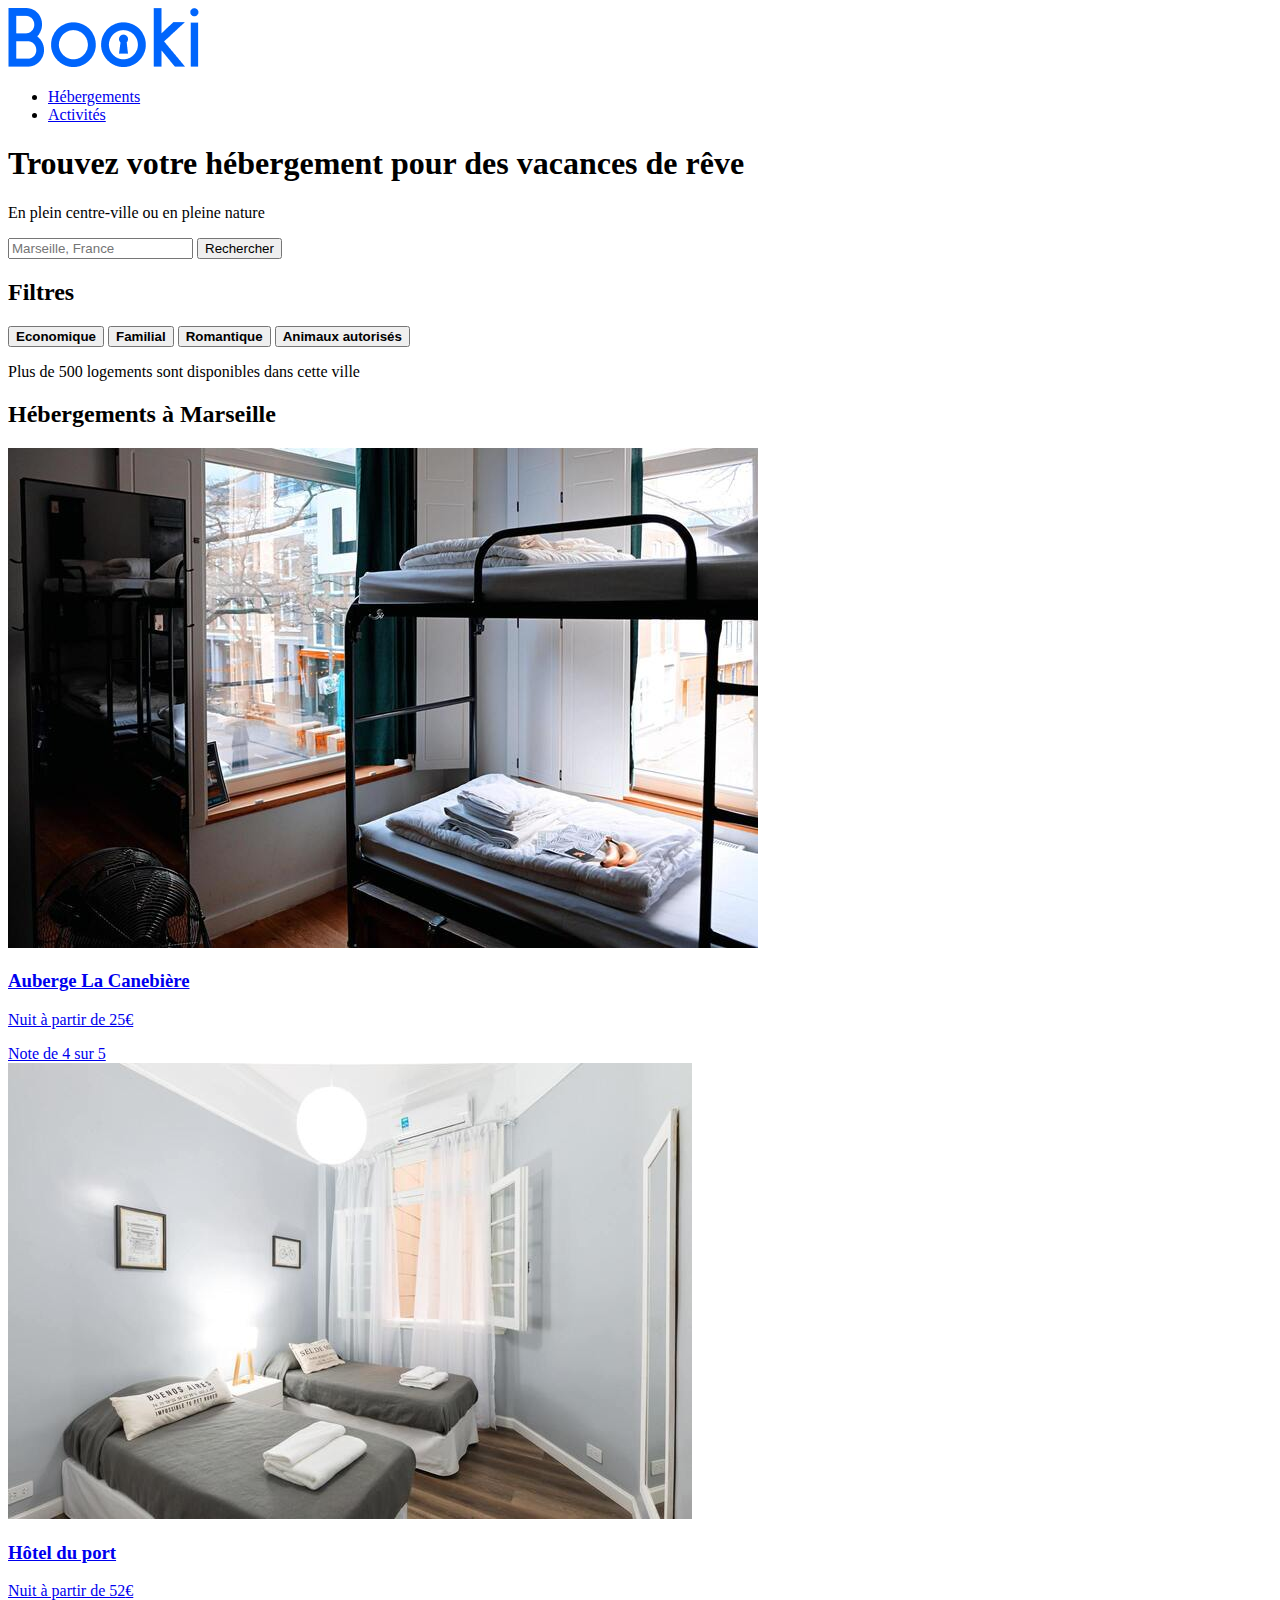
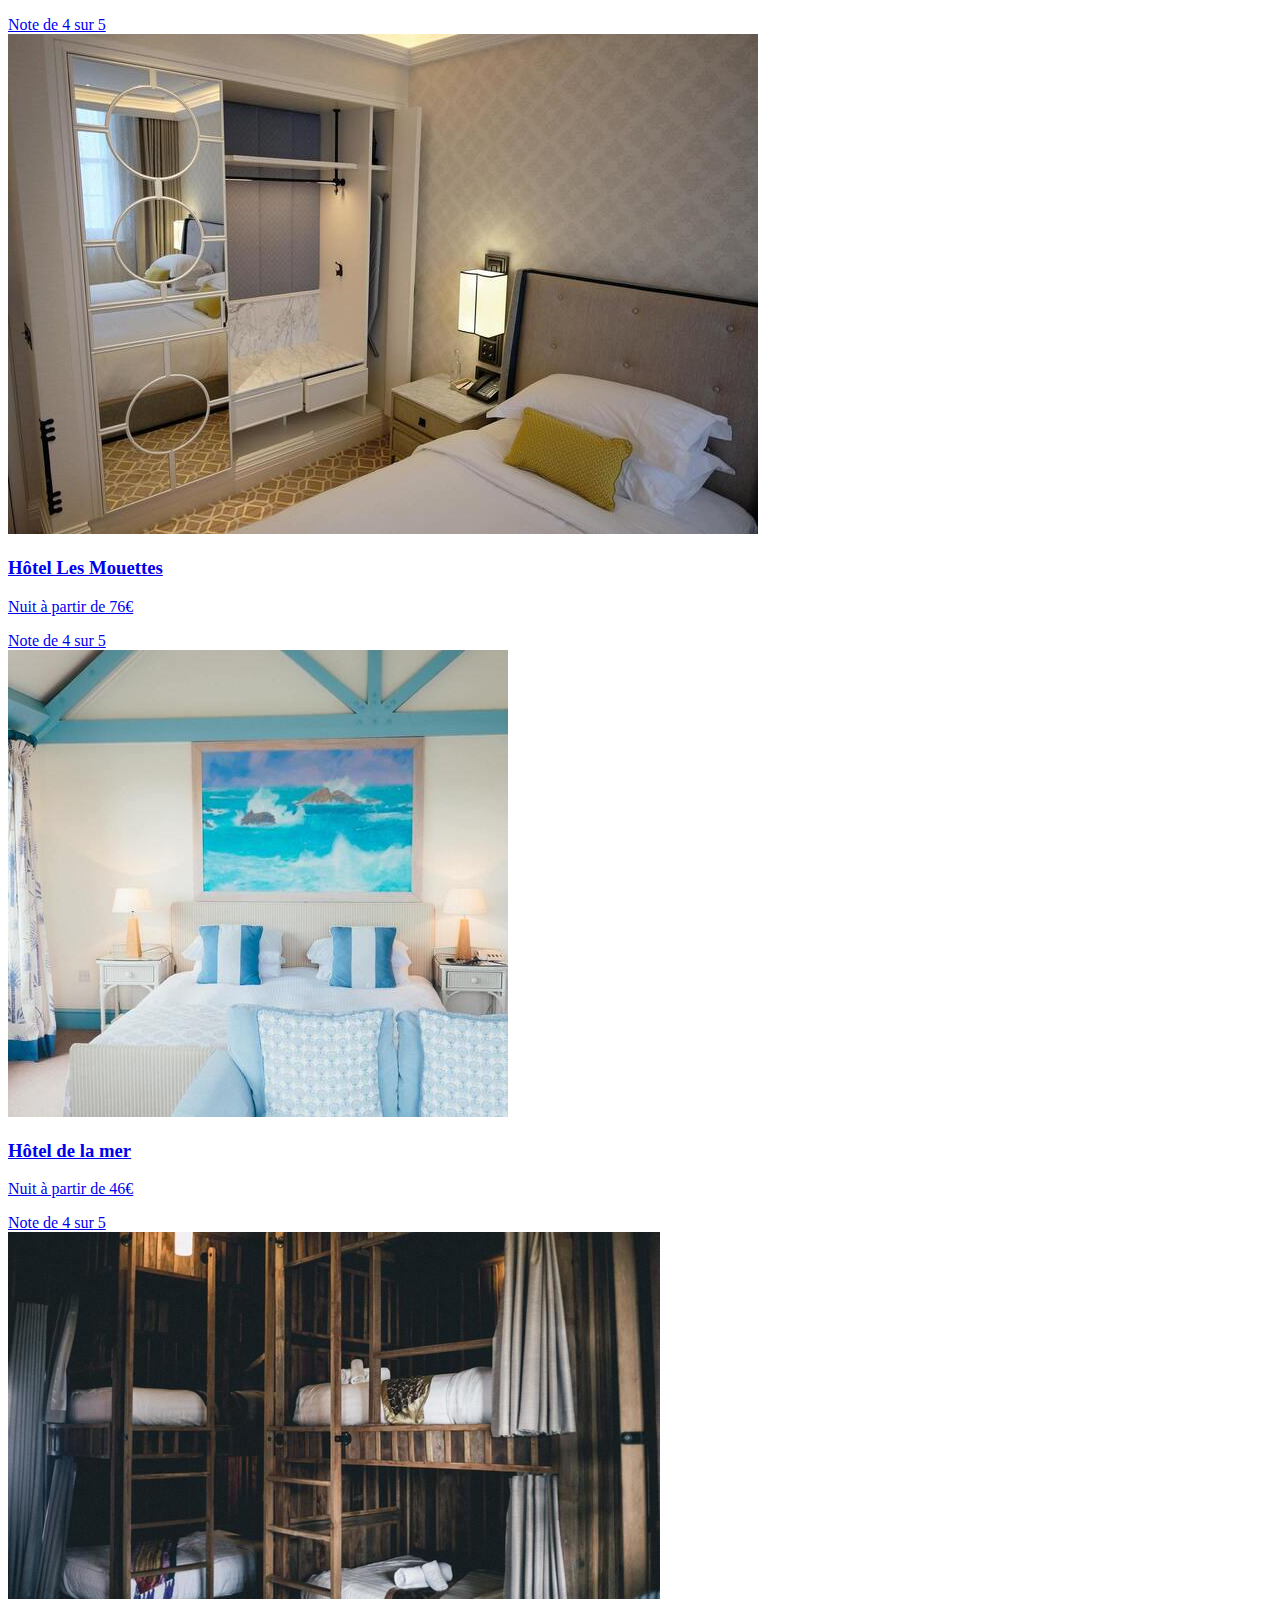
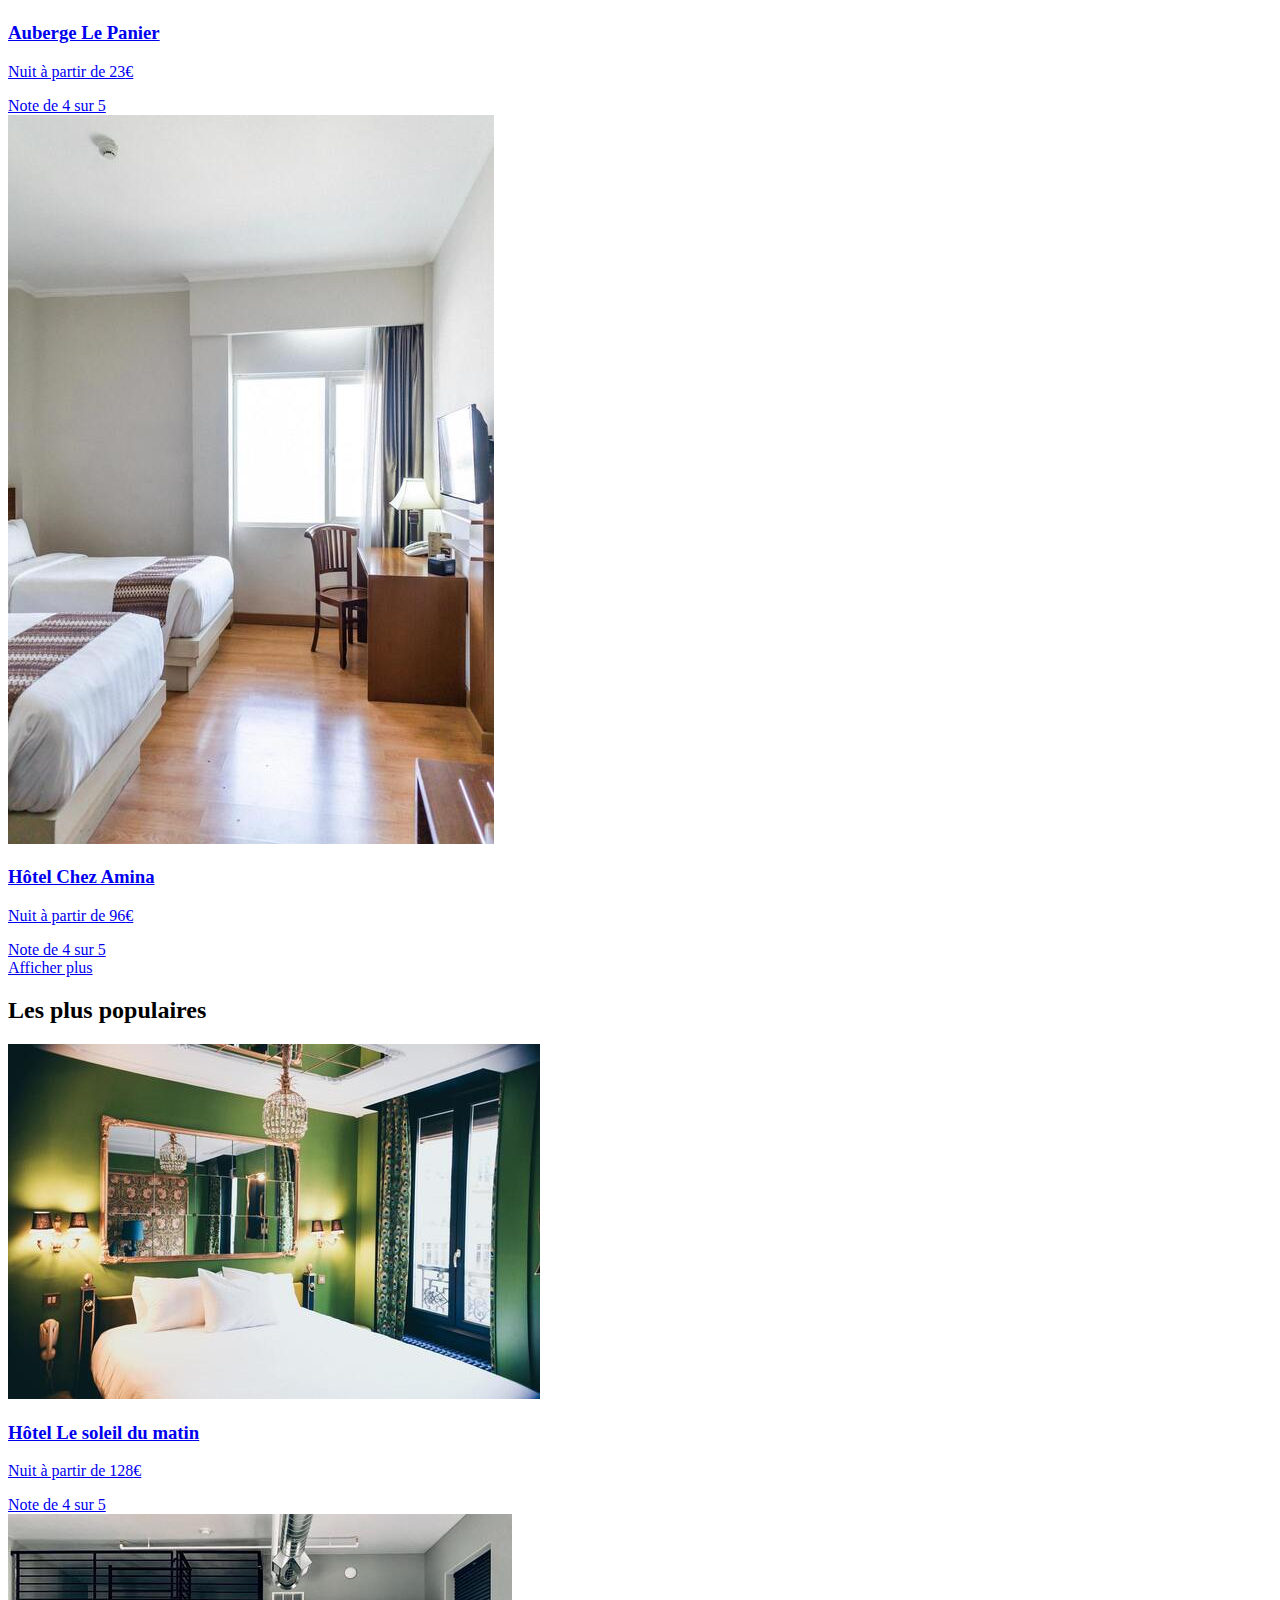
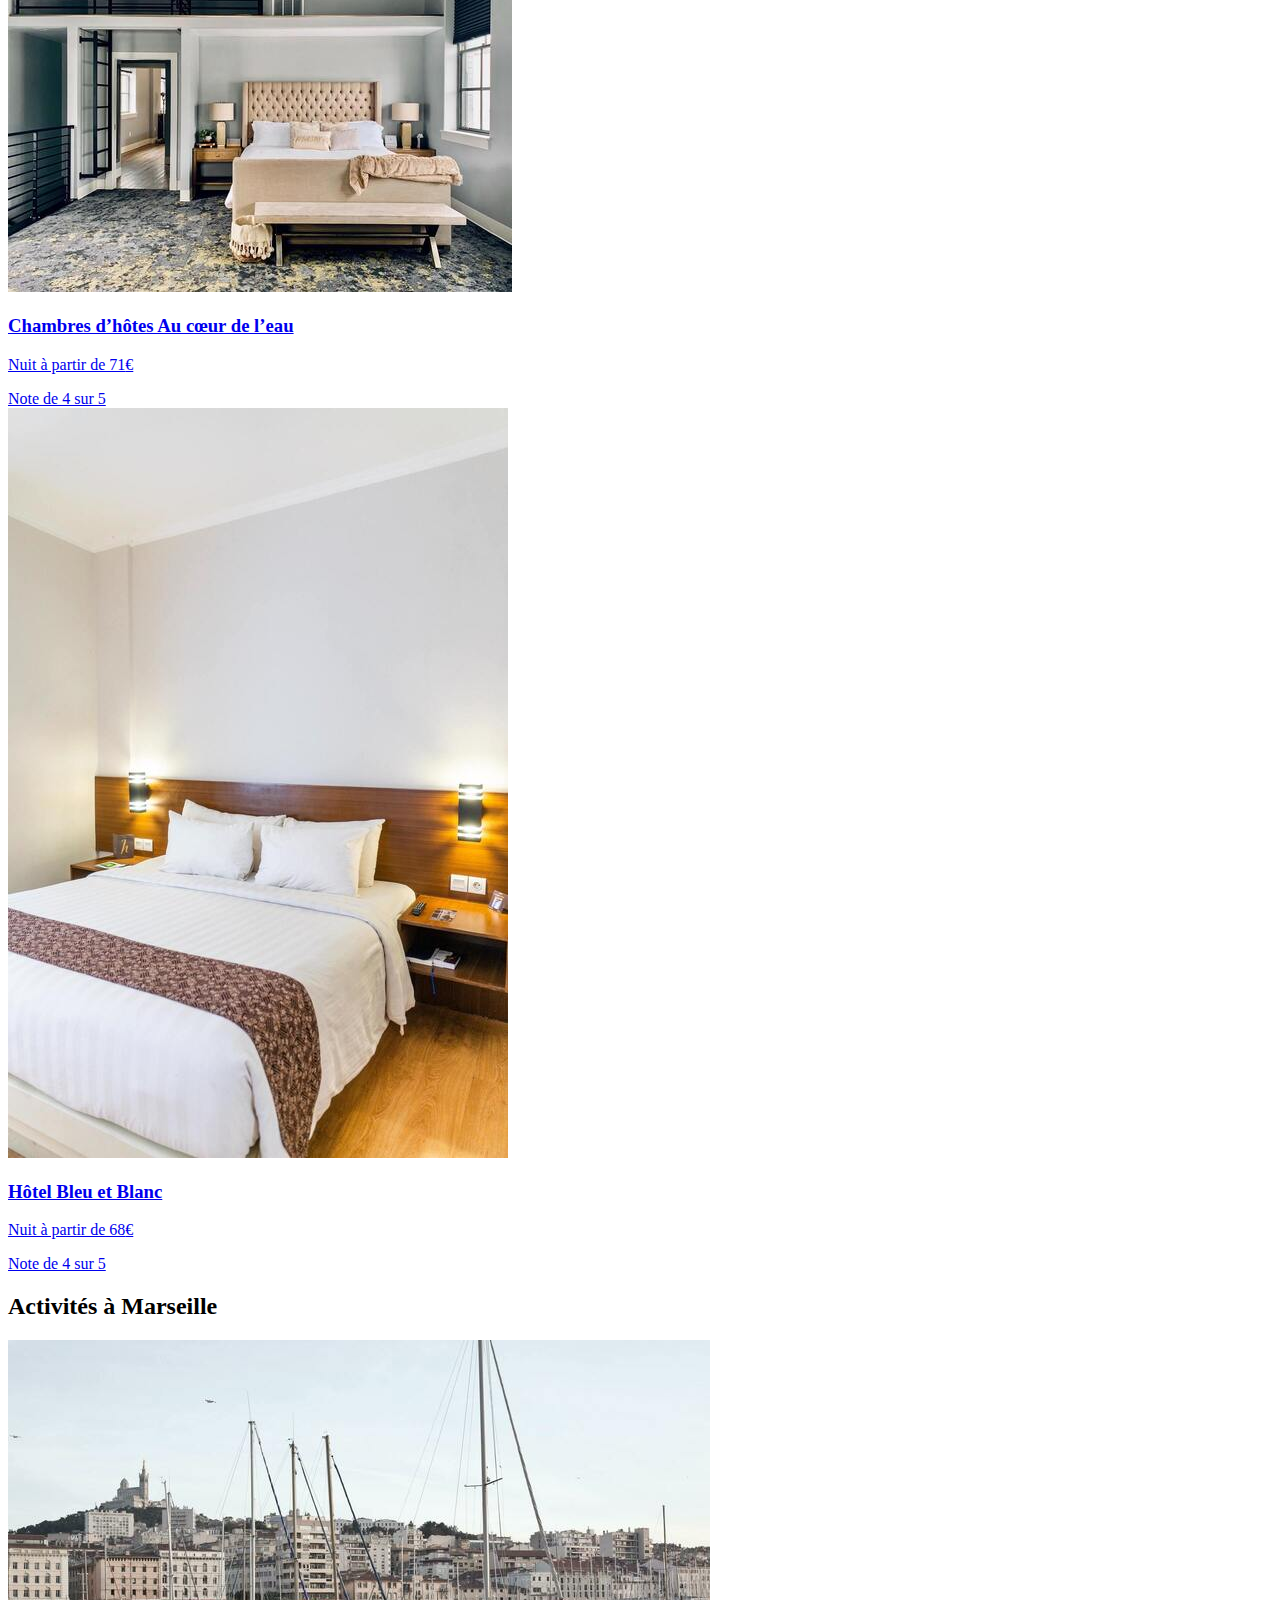
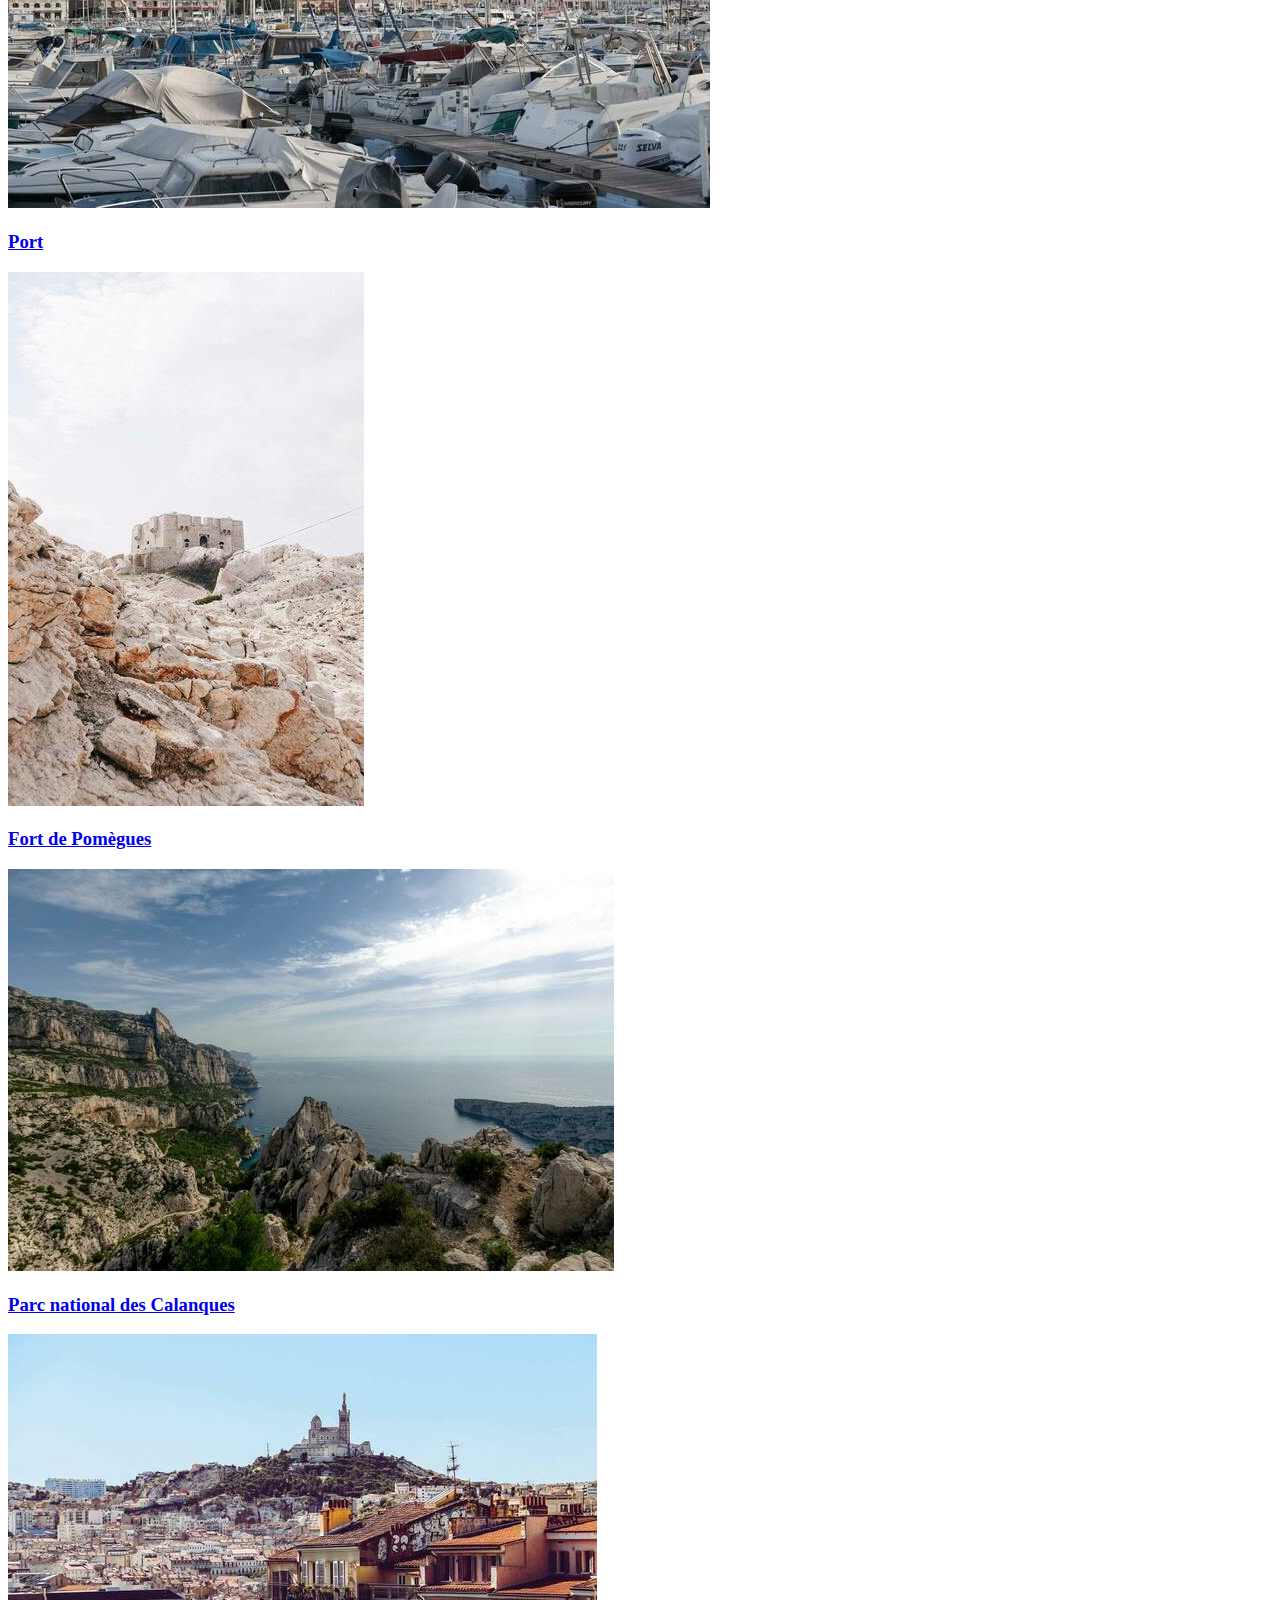
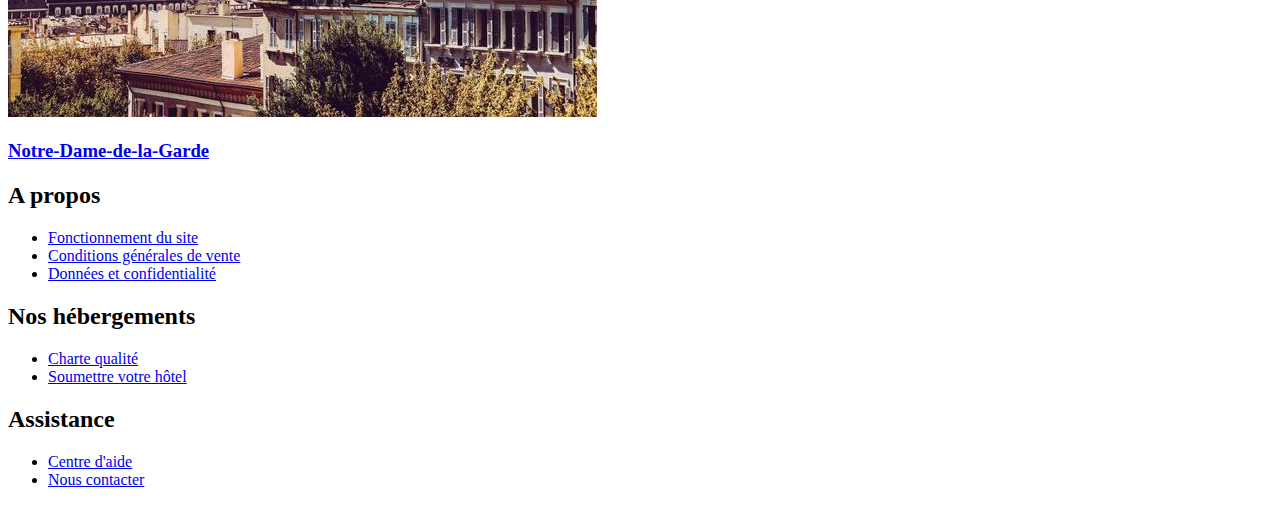
==== index.html @ 7c2d63cc "Booki" ====
<!DOCTYPE html>
<html lang="fr">

<head>
    <meta charset="UTF-8">
    <meta name="viewport" content="width=device-width, initial-scale=1.0">
    <title>Booki</title>
    <link rel="preconnect" href="https://fonts.googleapis.com">
    <link rel="preconnect" href="https://fonts.gstatic.com" crossorigin>
    <link href="https://fonts.googleapis.com/css2?family=Raleway:wght@400;500;700&display=swap" rel="stylesheet">
    <link rel="stylesheet" href="https://cdnjs.cloudflare.com/ajax/libs/font-awesome/6.2.1/css/all.min.css"
        integrity="sha512-MV7K8+y+gLIBoVD59lQIYicR65iaqukzvf/nwasF0nqhPay5w/9lJmVM2hMDcnK1OnMGCdVK+iQrJ7lzPJQd1w=="
        crossorigin="anonymous" referrerpolicy="no-referrer">
    <link rel="stylesheet" href="/Users/macos/Desktop/PROJETS /P2-Créez_la_page_d'accueil_d'une_agence_de_voyage_avec HTML_&_CSS_Caroline_Sclavon/CarolineScla-P2-Creation-site-Booki/css/desktop.css">
</head>

<body>
    <div class="main-container">
        <header>
  <div class="logo-booki">
    <img src="ImagesBooki/logo/Booki.png" title="Logo du site Booki" alt="booki logo">
  </div>
          
 <!-- nav pour référencement + oragnisation -->
  <nav>
    <ul>
      <li><a href="#herbergements-entete">Hébergements</a></li>
      <li><a href="#activites-entete">Activités</a></li>
    </ul>
  </nav>
</header>
        <main>
<!-- Partie recherche-->  
        <section>
  <h1>Trouvez votre hébergement pour des vacances de rêve</h1>
  <p>En plein centre-ville ou en pleine nature</p>
  
  <form class="recherche">
   <div class="recherche-box">
    <div class="logo-recherche">
      <span class="logo"><i class="fa-solid fa-location-dot"></i></span>
    </div>  
    <input type="text" placeholder="Marseille, France">
    <button type="submit">Rechercher</button>
  </div>
</form>
  <!-- Partie filtres-->          
  <div class="filtres">
  <h2>Filtres</h2>
  <button> <i class="fa-sharp fa-solid fa-money-bill-wave"></i><i class="logo-economique"></i> <strong>Economique</strong></button>
    <button> <i class="fa-solid fa-person"></i><i class="logo-familial"></i> <strong>Familial</strong></button>
  <button> <i class="fa-solid fa-heart"></i><i class="logo-romantique"></i> <strong>Romantique</strong></button>
    <button> <i class="fa-solid fa-dog"></i><i class="logo-animaux"></i> <strong>Animaux autorisés </strong></button>
   
  </div>
      <div class="petit-i">
          <p><i class="fa-solid fa-info"></i>Plus de 500 logements sont disponibles dans cette ville</p>
          </div>
          </section>

        <!--Partie hébergements et populaires-->
          <div class="hebergements-and-populaires">
            <!--Partie hébergements-->
            <section class="hebergements">  
              <h2 id="hebergements-entete" class="section-title">Hébergements à Marseille</h2>
                <div class="hebergements-cards">
                    
                    <article class="card">
                    <a href="#">
                        <img src="ImagesBooki/hebergements/4_small/marcus-loke-WQJvWU_HZFo-unsplash.jpg" alt="Lits superposés">
                        <div class="card-content">
                        <div class="card-txt">
                            <h3 class="card-title">Auberge La Canebière</h3>
                            <p class="card-subtitle">Nuit à partir de 25<span class="euro">€</span></p>
                        </div>
                        <div class="card-rating">
                            <i class="fa-xs fa-solid fa-star" aria-hidden="true"></i>
                            <i class="fa-xs fa-solid fa-star" aria-hidden="true"></i>
                            <i class="fa-xs fa-solid fa-star" aria-hidden="true"></i>
                            <i class="fa-xs fa-solid fa-star" aria-hidden="true"></i>
                            <i class="fa-xs fa-solid fa-star neutralStar" aria-hidden="true"></i>
                            <span class="sr-only">Note de 4 sur 5</span>
                        </div>
                        </div>
                    </a>
                    </article>           
                    <article class="card">
                    <a href="#">
                        <img src="ImagesBooki/hebergements/4_small/fred-kleber-gTbaxaVLvsg-unsplash.jpg" alt="Chambre avec fenetre">
                        <div class="card-content">
                        <div class="card-txt">
                            <h3 class="card-title">Hôtel du port</h3>
                            <p class="card-subtitle">Nuit à partir de 52<span class="euro">€</span></p>
                        </div>
                        <div class="card-rating">
                            <i class="fa-xs fa-solid fa-star" aria-hidden="true"></i>
                            <i class="fa-xs fa-solid fa-star" aria-hidden="true"></i>
                            <i class="fa-xs fa-solid fa-star" aria-hidden="true"></i>
                            <i class="fa-xs fa-solid fa-star" aria-hidden="true"></i>
                            <i class="fa-xs fa-solid fa-star neutralStar" aria-hidden="true"></i>
                            <span class="sr-only">Note de 4 sur 5</span>
                        </div>
                        </div>
                    </a>
                    </article>     
                    <article class="card">
                    <a href="#">
                        <img src="ImagesBooki/hebergements/4_small/reisetopia-B8WIgxA_PFU-unsplash.jpg" alt="Chambre avec miroir">
                        <div class="card-content">
                        <div class="card-txt">
                        <h3 class="card-title">Hôtel Les Mouettes</h3>
                        <p class="card-subtitle">Nuit à partir de 76<span class="euro">€</span></p>
                    </div>
                    <div class="card-rating">
                        <i class="fa-xs fa-solid fa-star" aria-hidden="true"></i>
                        <i class="fa-xs fa-solid fa-star" aria-hidden="true"></i>
                        <i class="fa-xs fa-solid fa-star" aria-hidden="true"></i>
                        <i class="fa-xs fa-solid fa-star" aria-hidden="true"></i>
                        <i class="fa-xs fa-solid fa-star neutralStar" aria-hidden="true"></i>
                        <span class="sr-only">Note de 4 sur 5</span>
                        </div>
                        </div>
                    </a>
                    </article>          
                    <article class="card">
                        <a href="#">
                        <img src="ImagesBooki/hebergements/4_small/annie-spratt-Eg1qcIitAuA-unsplash.jpg" alt=" Chambre bleue">
                        <div class="card-content">
                        <div class="card-txt">
                    <h3 class="card-title">Hôtel de la mer</h3>
                    <p class="card-subtitle">Nuit à partir de 46<span class="euro">€</span></p>
                </div>
                <div class="card-rating">
                    <i class="fa-xs fa-solid fa-star" aria-hidden="true"></i>
                    <i class="fa-xs fa-solid fa-star" aria-hidden="true"></i>
                    <i class="fa-xs fa-solid fa-star" aria-hidden="true"></i>
                    <i class="fa-xs fa-solid fa-star" aria-hidden="true"></i>
                    <i class="fa-xs fa-solid fa-star neutralStar" aria-hidden="true"></i>
                    <span class="sr-only">Note de 4 sur 5</span>
                    </div>
                    </div>
                    </a>
                    </article>
                    <article class="card">
                        <a href="#">
                        <img src="ImagesBooki/hebergements/4_small/nicate-lee-kT-ZyaiwBe0-unsplash.jpg" alt="Lits superposés en bois">
                        <div class="card-content">
                        <div class="card-txt">
                <h3 class="card-title">Auberge Le Panier</h3>
                <p class="card-subtitle">Nuit à partir de 23<span class="euro">€</span></p>
                </div>
                <div class="card-rating">
                <i class="fa-xs fa-solid fa-star" aria-hidden="true"></i>
                <i class="fa-xs fa-solid fa-star" aria-hidden="true"></i>
                <i class="fa-xs fa-solid fa-star" aria-hidden="true"></i>
                <i class="fa-xs fa-solid fa-star" aria-hidden="true"></i>
                <i class="fa-xs fa-solid fa-star neutralStar" aria-hidden="true"></i>
                <span class="sr-only">Note de 4 sur 5</span>
                </div>
                </div>
                    </a>
                    </article>                    
                    <article class="card">
                    <a href="#">
                        <img src="ImagesBooki/hebergements/4_small/febrian-zakaria-M6S1WvfW68A-unsplash.jpg" alt="Chambre avec lits jumeaux">
                        <div class="card-content">
                        <div class="card-txt">
            <h3 class="card-title">Hôtel Chez Amina</h3>
            <p class="card-subtitle">Nuit à partir de 96<span class="euro">€</span></p>
        </div>
        <div class="card-rating">
            <i class="fa-xs fa-solid fa-star" aria-hidden="true"></i>
            <i class="fa-xs fa-solid fa-star" aria-hidden="true"></i>
            <i class="fa-xs fa-solid fa-star" aria-hidden="true"></i>
            <i class="fa-xs fa-solid fa-star" aria-hidden="true"></i>
            <i class="fa-xs fa-solid fa-star neutralStar" aria-hidden="true"></i>
            <span class="sr-only">Note de 4 sur 5</span>
        </div>
                        </div>
                    </a>
                     </article>
                </div>
                <div id="afficher_plus"><a href="#">Afficher plus</a>
                </div>
            </section>     
            <!--Partie populaires-->        
            <section class="populaires">
                <h2 id="populaires-title" class="section-title">Les plus populaires
                    <i class="fa-solid fa-chart-line" aria-hidden="true"></i> </h2>

                    <div class="populaires-cards">
                        <article class="card">
                            <a href="#">
                            <img src="ImagesBooki/hebergements/4_small/emile-guillemot-Bj_rcSC5XfE-unsplash.jpg" alt="La chambre verte">
                            <div class="card-content">
                                <div class="card-txt">
                                    <h3 class="card-title">Hôtel Le soleil du matin</h3>
                                    <p class="card-subtitle">Nuit à partir de 128<span class="euro">€</span></p>
                                </div>
                                <div class="card-rating">
                                    <i class="fa-xs fa-solid fa-star" aria-hidden="true"></i>
                                    <i class="fa-xs fa-solid fa-star" aria-hidden="true"></i>
                                    <i class="fa-xs fa-solid fa-star" aria-hidden="true"></i>
                                    <i class="fa-xs fa-solid fa-star" aria-hidden="true"></i>
                                    <i class="fa-xs fa-solid fa-star neutralStar" aria-hidden="true"></i>
                                    <span class="sr-only">Note de 4 sur 5</span>
                                </div>
                            </div>
                        </a>
                        </article>
                        <article class="card">
                            <a href="#">
                            <img src="ImagesBooki/hebergements/4_small/aw-creative-VGs8z60yT2c-unsplash.jpg" alt="Chambre grise avec lit beige">
                            <div class="card-content">
                                <div class="card-txt">
                                    <h3 class="card-title">Chambres d’hôtes Au cœur de l’eau</h3>
                                    <p class="card-subtitle">Nuit à partir de 71<span class="euro">€</span></p>
                                </div>
                                <div class="card-rating">
                                    <i class="fa-xs fa-solid fa-star" aria-hidden="true"></i>
                                    <i class="fa-xs fa-solid fa-star" aria-hidden="true"></i>
                                    <i class="fa-xs fa-solid fa-star" aria-hidden="true"></i>
                                    <i class="fa-xs fa-solid fa-star" aria-hidden="true"></i>
                                    <i class="fa-xs fa-solid fa-star neutralStar" aria-hidden="true"></i>
                                    <span class="sr-only">Note de 4 sur 5</span>
                                </div>
                            </div>
                        </a>
                        </article>
                        <article class="card">
                            <a href="#">
                            <img src="ImagesBooki/hebergements/4_small/febrian-zakaria-sjvU0THccQA-unsplash.jpg" alt="Chambre d'hôtel avec un lit double">
                            <div class="card-content">
                                <div class="card-txt">
                                    <h3 class="card-title">Hôtel Bleu et Blanc</h3>
                                    <p class="card-subtitle">Nuit à partir de 68<span class="euro">€</span></p>
                                </div>
                                <div class="card-rating">
                                    <i class="fa-xs fa-solid fa-star" aria-hidden="true"></i>
                                    <i class="fa-xs fa-solid fa-star" aria-hidden="true"></i>
                                    <i class="fa-xs fa-solid fa-star" aria-hidden="true"></i>
                                    <i class="fa-xs fa-solid fa-star" aria-hidden="true"></i>
                                    <i class="fa-xs fa-solid fa-star neutralStar" aria-hidden="true"></i>
                                    <span class="sr-only">Note de 4 sur 5</span>
                                </div>
                            </div>
                        </a>
                        </article>
                    </div>
            </section>
            </div>
            <!-- Partie Activités-->
            <section id="activites">
                <h2>Activités à Marseille</h2>
                <div class="activites-card">
                    <div class="activites-card-content">
                    <a href="#">
                        <img class="activite_image" src="ImagesBooki/activites/4_small/reno-laithienne-QUgJhdY5Fyk-unsplash.jpg" alt="Bateaux au vieux port" title="Le Vieux Port de Marseille">
                        <div class="card-activites-tittle">
                        <h3>Port</h3> 
                        </div>
                    </a>
                    </div>

                    <div class="activites-card-content">
                        <a href="#">
                        <img class="activite_image" src="ImagesBooki/activites/4_small/paul-hermann-QFTrLdQIRhI-unsplash.jpg" alt="Le fort entouré de roche" title="Fort de Pomègue">
                        <div class="card-activites-tittle">
                        <h3>Fort de Pomègues</h3> 
                        </div>
                    </a>
                    </div>

                    <div class="activites-card-content">
                        <a href="#"> 
                        <img class="activite_image" src="ImagesBooki/activites/4_small/kilyan-sockalingum-NR8-cBCN3aI-unsplash.jpg" alt="Des rochers avec ciel bleu" title="Parc national des Calanques">
                        <div class="card-activites-tittle">
                            <h3>Parc national des Calanques</h3> 
                        </div>
                    </a>
                    </div>

                    <div class="activites-card-content">
                    <a href="#">
                        <img class="activite_image" src="ImagesBooki/activites/4_small/florian-wehde-xW9e8gdotxI-unsplash.jpg" alt="Eglise sur une colline" title="Notre-Dame-de-la-Garde">
                        <div class="card-activites-tittle">
                        <h3>Notre-Dame-de-la-Garde</h3> 
                        </div>
                    </a>
                    </div>
                </div>
            </section>
        </main>

        <!-- Pied de page-->
        <footer>
            <section class="footer_colonne">
                    <h2>A propos</h2> 
                    <ul class="footer_ul">
                        <li class="liens_footer">
                            <a href="#">Fonctionnement du site</a>
                        </li>
                        <li class="liens_footer">
                            <a href="#">Conditions générales de vente</a>
                        </li>
                        <li class="liens_footer">
                            <a href="#">Données et confidentialité</a>
                        </li>
                    </ul>
            </section>
            <section class="footer_colonne">
                    <h2>Nos hébergements</h2> 
                    <ul class="footer_ul">
                        <li class="liens_footer">
                            <a href="#">Charte qualité</a>
                        </li>
                        <li class="liens_footer">
                            <a href="#">Soumettre votre hôtel</a>
                        </li>
                    </ul>
            </section>
            <section class="footer_colonne">
                    <h2>Assistance</h2> 
                    <ul class="footer_ul">
                        <li class="liens_footer">
                            <a href="#">Centre d'aide</a>
                        </li>
                        <li class="liens_footer">
                            <a href="#">Nous contacter</a>
                        </li>
                    </ul>
            </section>
        </footer>
    </div>
</body>

</html>
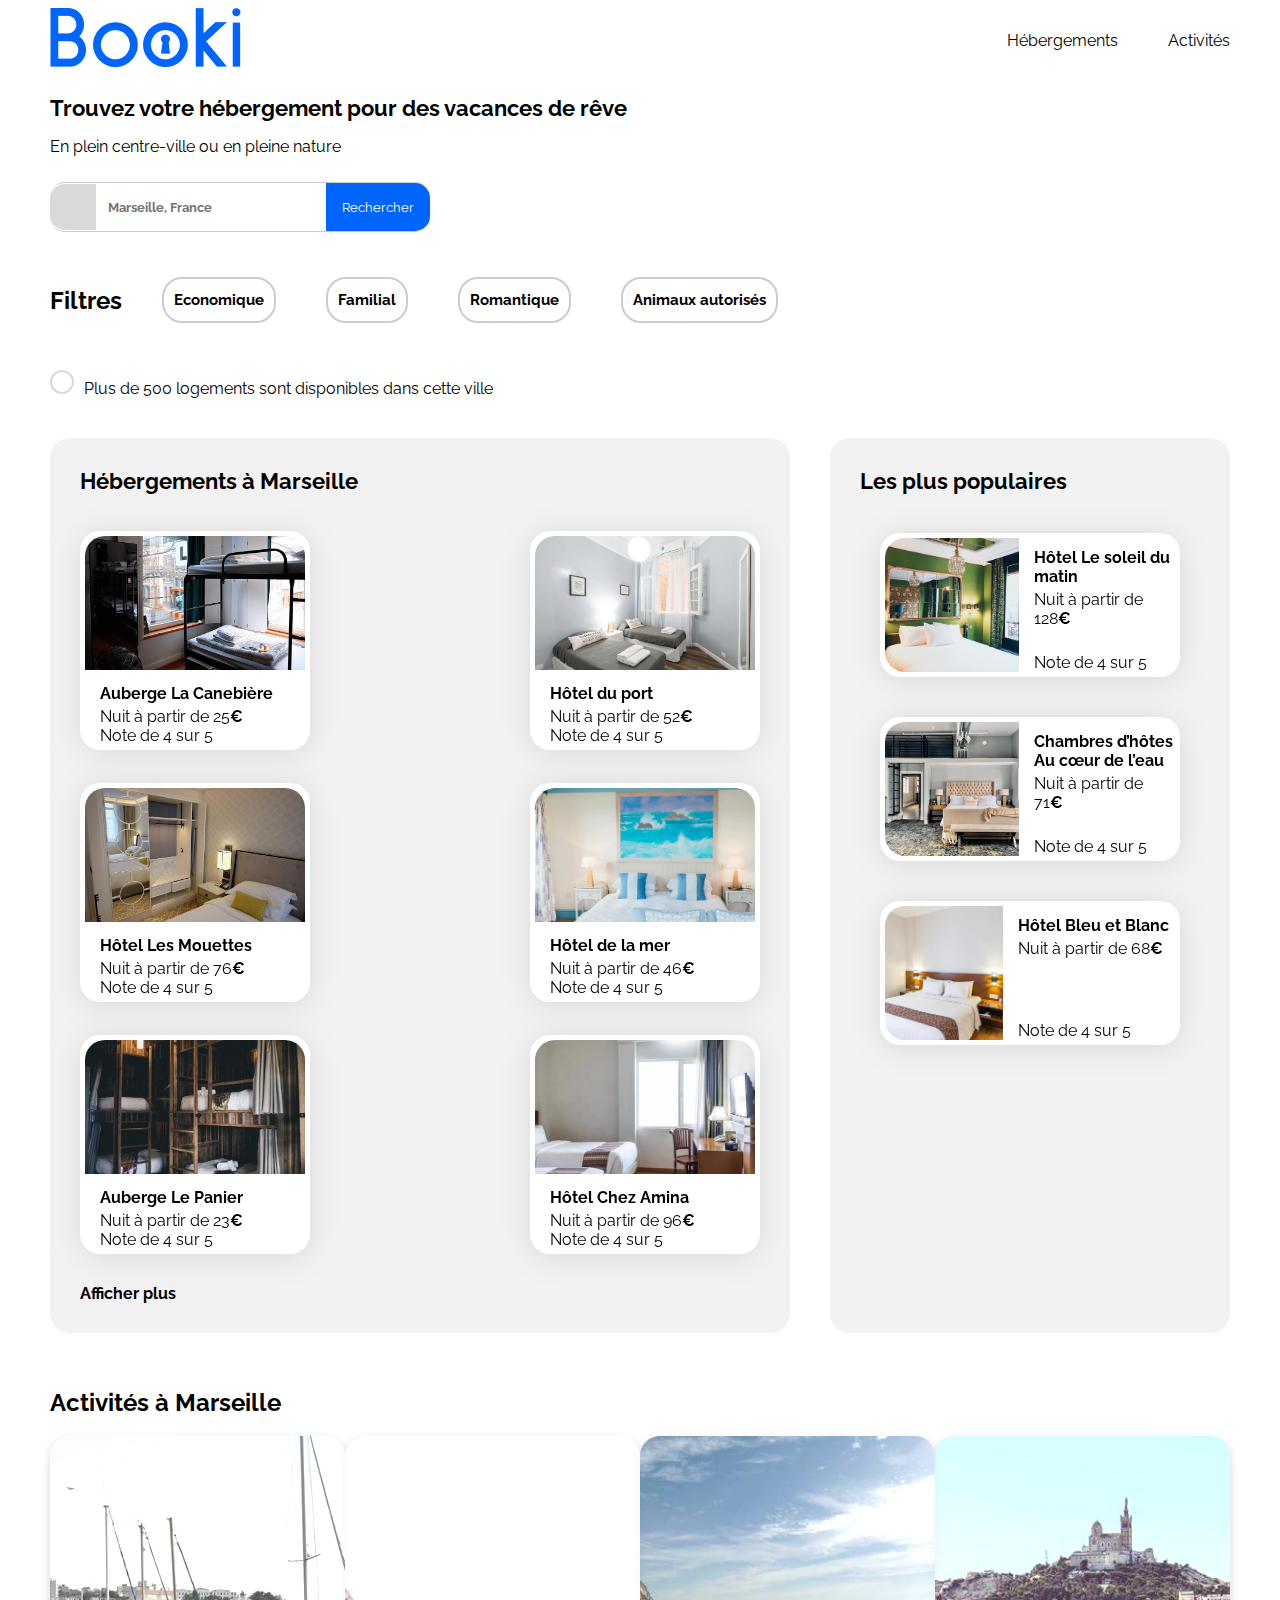
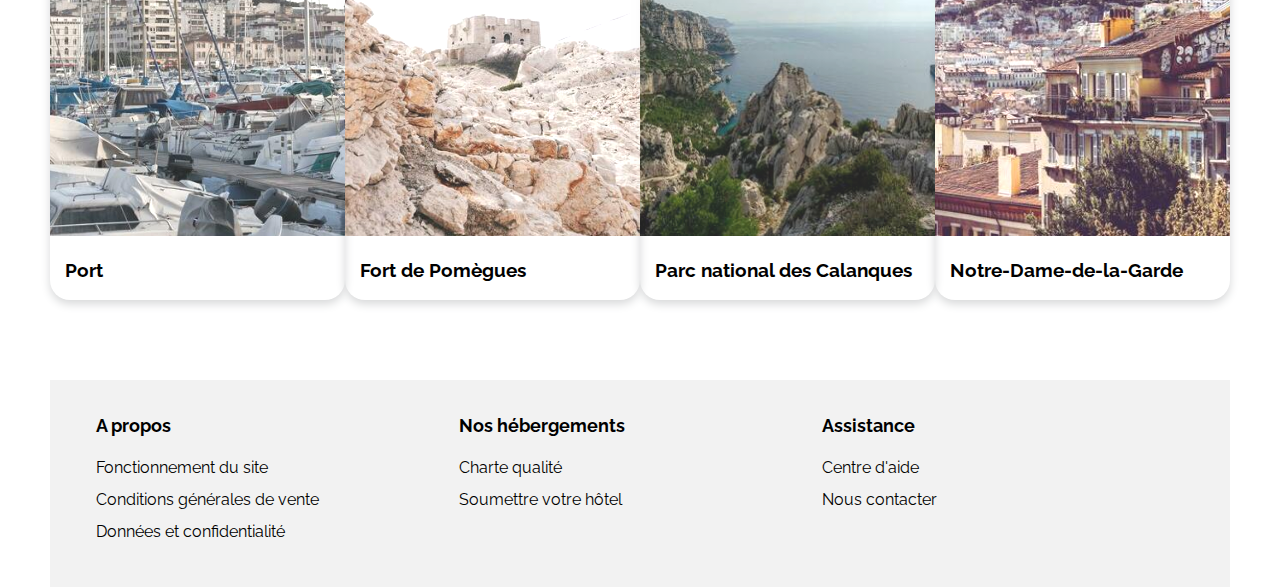
==== commit 2a40810e: "Booki" ====
--- a/index.html
+++ b/index.html
@@ -11,7 +11,7 @@
     <link rel="stylesheet" href="https://cdnjs.cloudflare.com/ajax/libs/font-awesome/6.2.1/css/all.min.css"
         integrity="sha512-MV7K8+y+gLIBoVD59lQIYicR65iaqukzvf/nwasF0nqhPay5w/9lJmVM2hMDcnK1OnMGCdVK+iQrJ7lzPJQd1w=="
         crossorigin="anonymous" referrerpolicy="no-referrer">
-    <link rel="stylesheet" href="/Users/macos/Desktop/PROJETS /P2-Créez_la_page_d'accueil_d'une_agence_de_voyage_avec HTML_&_CSS_Caroline_Sclavon/CarolineScla-P2-Creation-site-Booki/css/desktop.css">
+    <link rel="stylesheet" href="css/desktop.css">
 </head>
 
 <body>
@@ -24,8 +24,8 @@
  <!-- nav pour référencement + oragnisation -->
   <nav>
     <ul>
-      <li><a href="#herbergements-entete">Hébergements</a></li>
-      <li><a href="#activites-entete">Activités</a></li>
+      <li><a href="#hebergements-entete">Hébergements</a></li>
+      <li><a href="#activites">Activités</a></li>
     </ul>
   </nav>
 </header>
--- a/css/desktop.css
+++ b/css/desktop.css
@@ -0,0 +1,462 @@
+* {
+    font-family: 'Raleway', sans-serif;
+    max-width: 1400px;
+}
+
+:root {
+    --main-color: #0065FC;
+    --main-bg-color: #F2F2F2;
+    --filter-bg-color: #DEEBFF;
+}
+
+.fa-solid {
+    color: var(--main-color);
+}
+
+body {
+    display: flex;
+    justify-content: center;
+    margin: 0;
+    padding: 0;
+}
+
+.main-container {
+    max-width: 1440px;
+    padding: 0 50px;
+    box-sizing: border-box;
+    margin: 0 auto;
+}
+
+.section-title {
+    font-size: 22px;
+    display: flex;
+    position: absolute;
+    margin: 0px;
+}
+
+.euro {
+    font-weight: 700;
+}
+
+.neutralStar {
+    color: var(--main-bg-color)
+}
+/****** Entete ******/
+header {
+  display: flex;
+  align-items: center;
+  justify-content: space-between;
+  height: 80px;
+}
+
+nav ul {
+  display: flex;
+  list-style: none;
+  margin: 0;
+  padding: 0;
+}
+
+nav li {
+  margin-left: 50px;
+}
+
+nav a {
+  color : black;
+  text-decoration: none;
+  font-size: 16px;
+  text-transform: none;
+  margin: 0px;
+}
+
+nav li:hover:before { /** pour la barre bleue au survol des éléments **/
+    content: "";
+    position: absolute;
+    height: 2px;
+    width: 95px;
+    top: 0px;
+    background-color: #0065FC;
+}
+/** Trouver votre hébergement**/ 
+h1 {
+font-style: normal;
+font-weight: 700;
+font-size: 22px;
+line-height: 26px;
+}
+
+/** Barre recherche ville **/
+.logo-recherche .logo i {
+   color: #000000;
+}
+
+.recherche {
+  border-radius: 5px;
+  overflow: hidden;
+  display: inline-block;
+  max-width: 400px; 
+  width: 80%; 
+  padding: 10px; 
+  box-sizing: border-box;
+  margin-left: -10px; /** pour aligner avec le reste **/
+}
+
+.recherche .recherche-box {
+  display: flex;
+  align-items: center;
+  background-color: #fff;
+  border-top: 1px solid #ccc;
+  border-bottom: 1px solid #ccc;
+  border-radius: 15px 15px 15px 15px;
+}
+
+.recherche .recherche-box .logo-recherche {
+  background-color: #D9D9D9;
+  border-radius: 15px 0 0 15px;
+  padding: 12px; 
+}
+
+.recherche .recherche-box .logo {
+  display: flex;
+  align-items: center;
+  justify-content: center;
+  width: 22px;
+  height: 22px;  
+}
+
+.recherche .recherche-box input[type="text"] {
+  border: none;
+  outline: none;
+  flex: 1;
+  padding: 12px;
+  width: 22px;
+  height: 22px;
+  font-weight: bold;
+  color: #000000;
+}
+
+.recherche .recherche-box button[type="submit"] {
+  background-color: #0065FC;
+  color: #fff;
+  border: none;
+  outline: none;
+  padding: 16px;
+  border-radius: 0 15px 15px 0;
+}
+
+/** Filtres **/
+.filtres {
+  font-style: normal;
+  font-size: 16px;
+  line-height: 19px;
+  font-weight: bold;
+  margin: 25px 0;
+}
+
+.boutons-filtres {
+padding: 20px;
+}
+
+.filtres {
+  display: flex;
+  align-items: center;
+  Text-align: left;
+}
+
+.filtres ul {
+  display: flex;
+  list-style: none;  
+}
+
+.petit-i {
+  margin-top: 40px;
+  margin-bottom: 40px;
+}
+
+.filtres button { /** taille + espace entre les boutons + couleur arrière **/
+  display: inline;
+  border: 2px solid #ccc;
+  border-radius: 20px;
+  padding: 12px 10px;
+  font-size: 15px;
+  cursor: pointer;
+  margin-right: 10px; 
+  margin-left: 40px;
+  background-color: white;
+}
+
+.filtres button:hover {
+  background-color: #DEEBFF;
+  color: black;
+}
+
+/** logo demandé indisponible, création d'un cercle pour i **/
+.petit-i i {
+  font-size: 12px;
+  display: inline-block;
+  width: 20px;
+  height: 20px;
+  border-radius: 50%;
+  border: 2px solid #D9D9D9;
+  text-align: center;
+  line-height: 20px;
+  margin-right: 10px;
+}
+
+/****** Hebergements And Populaires ***********/
+
+.hebergements-and-populaires {
+  display: flex;
+}
+
+.hebergements-and-populaires section {
+  background-color: var(--main-bg-color);
+  border-radius: 20px;
+  padding: 30px;
+  box-sizing: border-box;
+  background-color: #F2F2F2;
+}
+
+/****** Cards *******/
+.card {
+  background-color: white;
+  border-radius: 20px;
+  padding: 5px;
+  filter: drop-shadow(0px 3px 15px rgba(0, 0, 0, 0.1));
+}
+
+.card img {
+  overflow: clip;
+}
+
+.card-title {
+  font-size: 16px;
+}
+.hebergements-cards .populaires-cards .card-rating {
+  margin-bottom: 5px;
+}
+
+a {
+  text-decoration: none;
+  color: #000000;
+}
+
+/****** Hebergements ***********/
+
+
+.hebergements {
+  display: flex;
+  flex-wrap: wrap;
+  width: 65%;
+  background-color: #F2F2F2;
+  padding: 3%;
+  border-radius: 20px;
+  height: auto;
+  margin-right: 20px;
+  
+}
+
+.hebergements-cards {
+  display: flex;
+  flex-flow: row wrap;
+  margin: 30px 0px 30px 0px;
+  justify-content: space-between;
+}
+
+.hebergements-cards .card {
+
+  margin-top: 33px;
+  width: fit-content;
+}
+
+.hebergements-cards img {
+  height: 134px;
+  width: 220px;
+  border-radius: 20px 20px 0px 0px; 
+  overflow: clip;
+  margin: 0%;
+  object-fit: cover;
+}
+
+.hebergements-cards .card-content {
+    padding-left: 15px;
+    flex-direction: column;
+    justify-content: space-between;
+    box-sizing: border-box;  
+}
+
+.hebergements-cards .card-title {
+  margin-top: 10px;
+    margin-bottom: 4px;
+}
+
+.hebergements-cards .card-subtitle {
+  margin: 0;
+}
+
+#afficher_plus {
+  font-weight: bold;
+}
+/****** Populaires ***********/
+
+.populaires {
+    width: 35%;
+    margin-left: 20px;
+}
+
+#populaires-title {
+  display: flex;
+  justify-content: space-between;
+  margin-right: 10px;
+  align-items: center;
+}
+.section-title i {
+  margin-left: 125px;
+}
+
+.populaires-cards .card {
+    margin: 20px;
+}
+
+.populaires-cards {
+  justify-content: space-between;
+  display: flex;
+  flex-direction: column;
+  margin-top: 45px;
+}
+
+.populaires-cards img {
+    width: 134px;
+    height: 134px;
+    border-radius: 20px 0px 0px 20px;
+    object-fit: cover;
+}
+
+.populaires-cards .card-content {
+    width: 67%;
+    padding-left: 15px;
+    display: flex;
+    flex-direction: column;
+    justify-content: space-between;
+    box-sizing: border-box;
+}
+
+.populaires-cards .card-title {
+    margin-top: 10px;
+    margin-bottom: 4px;
+}
+
+.populaires-cards .card-subtitle {
+    margin: 0;
+}
+
+.populaires-cards .card a {
+  display: flex;
+
+}
+
+/**** Partie Activités ***/
+#activites {
+  margin-top: 55px;
+} 
+
+.activites-card {
+  display: flex;
+  flex-wrap: wrap;
+  justify-content: space-between;
+  border-radius: 20px 20px 0px 0px; 
+}
+
+.activites-card-content img{
+  width: 100%;
+  height: 400px;
+  object-fit: cover; /** pour éviter la déformation des photos **/
+  border-radius: 20px 20px 0px 0px;
+  filter: brightness(1.15); /** réglages de la luminosité et opacité des photos **/
+  opacity: 0.85;
+}
+
+.activites-card-content {
+  width: 295px;
+  margin-bottom: 20px;
+  box-shadow: 0px 4px 10px 0px #d7d8d9;
+  border-radius: 20px 20px 20px 20px
+}
+
+.activites-card-content a {
+  display: block;
+  width: 100%;
+}
+
+.card-activites-tittle {
+  padding-left: 5%;
+}
+
+
+/***** Footer ****/
+footer { 
+  background-color: #F2F2F2;
+  display: flex;
+  padding-left:46px;
+  padding-top: 20px;
+  margin-top: 60px;
+}
+
+.footer_colonne{
+  width: 32%;
+  padding-bottom: 30px;
+}
+
+.footer_colonne h2 { 
+  margin-bottom: 22px;
+  font-size: 18px;
+}
+
+footer li{
+  margin-bottom: 13px;
+  font-size: 16px;
+}
+
+.footer_ul {
+  list-style-type: none;
+  padding: 0px;
+}
+
+/****** Media queries ***********/
+/* Medium devices (tablets, less/equal than 1024px) */
+@media (max-width: 1024px) {
+  .hebergements-and-populaires {
+      flex-direction: column;
+  }
+
+  .hebergements {
+      width: 100%;
+  }
+
+  .populaires {
+      width: 100%;
+      margin-top: 50px;
+  }
+
+  .populaires-cards {
+      display: flex;
+      flex-direction: row;
+      justify-content: space-between;
+  }
+
+  .populaires-cards .card {
+      width: 30%;
+  }
+
+  .populaires-cards .card-title {
+      font-size: 14px;
+  }
+
+  .populaires-cards .card-subtitle {
+      font-size: 13px;
+  }
+}
+
+/* Small devices (phones, less than 768px) */
+@media (max-width: 767.98px) {
+  /* ... */
+}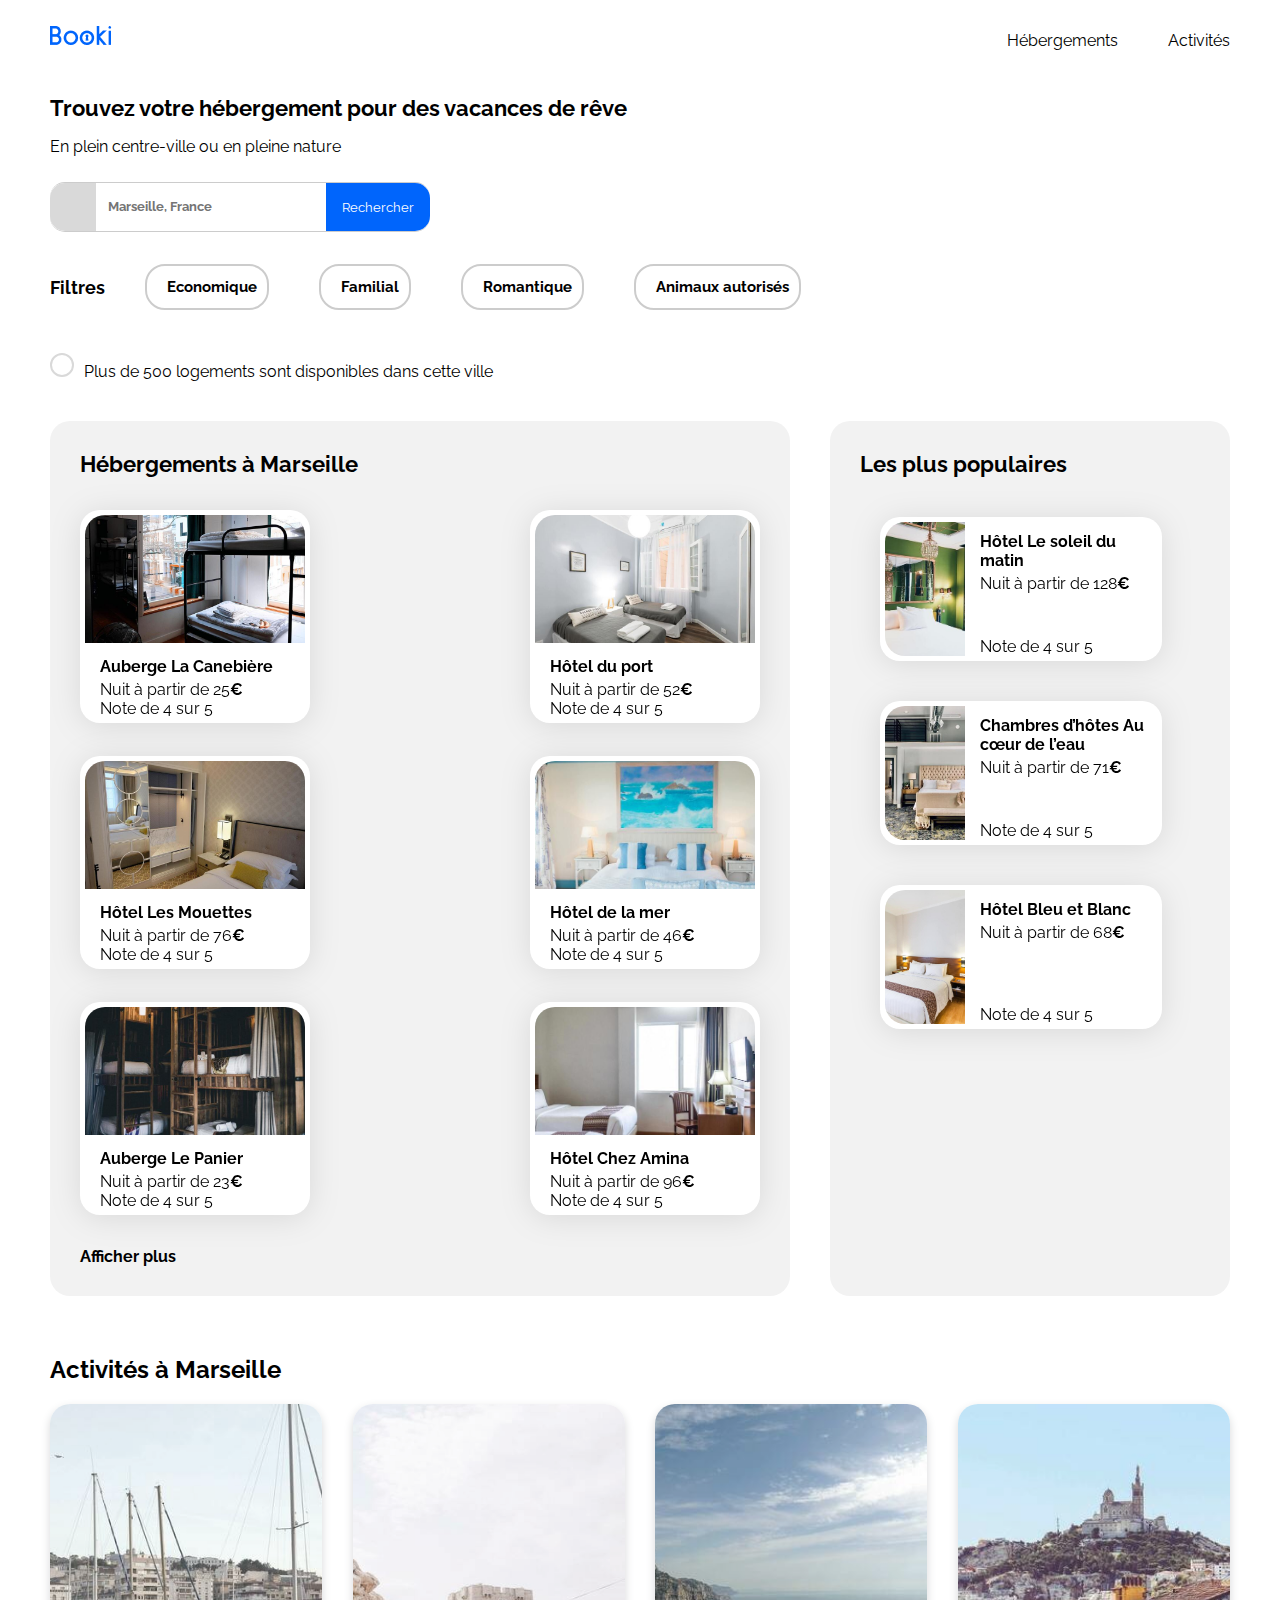
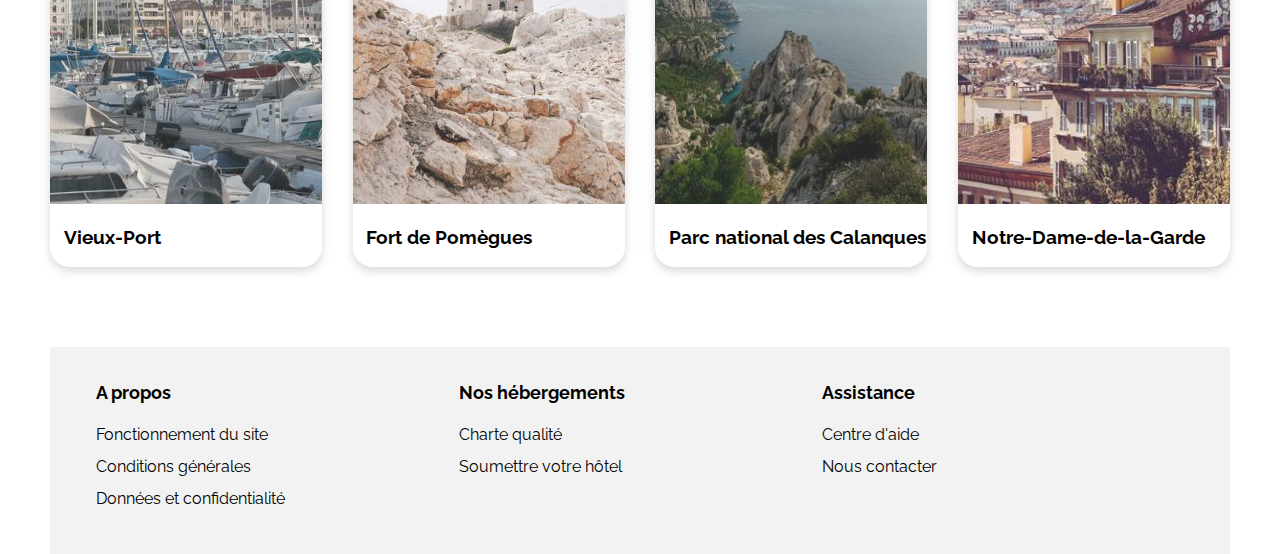
==== commit 53a05b8b: "Booki" ====
--- a/index.html
+++ b/index.html
@@ -17,10 +17,7 @@
 <body>
     <div class="main-container">
         <header>
-  <div class="logo-booki">
-    <img src="ImagesBooki/logo/Booki.png" title="Logo du site Booki" alt="booki logo">
-  </div>
-          
+    <img src="logo/Booki-1.png" title="Logo du site Booki" alt="booki logo">
  <!-- nav pour référencement + oragnisation -->
   <nav>
     <ul>
@@ -47,10 +44,10 @@
   <!-- Partie filtres-->          
   <div class="filtres">
   <h2>Filtres</h2>
-  <button> <i class="fa-sharp fa-solid fa-money-bill-wave"></i><i class="logo-economique"></i> <strong>Economique</strong></button>
-    <button> <i class="fa-solid fa-person"></i><i class="logo-familial"></i> <strong>Familial</strong></button>
-  <button> <i class="fa-solid fa-heart"></i><i class="logo-romantique"></i> <strong>Romantique</strong></button>
-    <button> <i class="fa-solid fa-dog"></i><i class="logo-animaux"></i> <strong>Animaux autorisés </strong></button>
+    <button> <i class="fa-sharp fa-solid fa-money-bill-wave"></i><i class="logo-filtres"></i> <strong>Economique</strong></button>
+    <button> <i class="fa-solid fa-person"></i><i class="logo-filtres"></i> <strong>Familial</strong></button>
+    <button> <i class="fa-solid fa-heart"></i><i class="logo-filtres"></i> <strong>Romantique</strong></button>
+    <button> <i class="fa-solid fa-dog"></i><i class="logo-filtres"></i> <strong>Animaux autorisés </strong></button>
    
   </div>
       <div class="petit-i">
@@ -257,7 +254,7 @@
                     <a href="#">
                         <img class="activite_image" src="ImagesBooki/activites/4_small/reno-laithienne-QUgJhdY5Fyk-unsplash.jpg" alt="Bateaux au vieux port" title="Le Vieux Port de Marseille">
                         <div class="card-activites-tittle">
-                        <h3>Port</h3> 
+                        <h3>Vieux-Port</h3> 
                         </div>
                     </a>
                     </div>
@@ -301,7 +298,7 @@
                             <a href="#">Fonctionnement du site</a>
                         </li>
                         <li class="liens_footer">
-                            <a href="#">Conditions générales de vente</a>
+                            <a href="#">Conditions générales</a>
                         </li>
                         <li class="liens_footer">
                             <a href="#">Données et confidentialité</a>
--- a/css/desktop.css
+++ b/css/desktop.css
@@ -14,8 +14,6 @@
 }
 
 body {
-    display: flex;
-    justify-content: center;
     margin: 0;
     padding: 0;
 }
@@ -29,8 +27,6 @@
 
 .section-title {
     font-size: 22px;
-    display: flex;
-    position: absolute;
     margin: 0px;
 }
 
@@ -102,7 +98,6 @@
 
 .recherche .recherche-box {
   display: flex;
-  align-items: center;
   background-color: #fff;
   border-top: 1px solid #ccc;
   border-bottom: 1px solid #ccc;
@@ -145,21 +140,21 @@
 
 /** Filtres **/
 .filtres {
-  font-style: normal;
-  font-size: 16px;
-  line-height: 19px;
-  font-weight: bold;
-  margin: 25px 0;
+  display: flex;
+  align-items: center;
+  margin-top: 1em;
+}
+
+.filtres h2 {
+  font-size: 18px;
 }
 
 .boutons-filtres {
 padding: 20px;
 }
 
-.filtres {
-  display: flex;
-  align-items: center;
-  Text-align: left;
+.logo-filtres {
+  padding: 5px;
 }
 
 .filtres ul {
@@ -182,6 +177,7 @@
   margin-right: 10px; 
   margin-left: 40px;
   background-color: white;
+
 }
 
 .filtres button:hover {
@@ -225,7 +221,9 @@
 }
 
 .card img {
-  overflow: clip;
+  width: 100%;
+  height: auto;
+  object-fit: cover;
 }
 
 .card-title {
@@ -252,13 +250,11 @@
   border-radius: 20px;
   height: auto;
   margin-right: 20px;
-  
 }
 
 .hebergements-cards {
   display: flex;
   flex-flow: row wrap;
-  margin: 30px 0px 30px 0px;
   justify-content: space-between;
 }
 
@@ -269,7 +265,7 @@
 }
 
 .hebergements-cards img {
-  height: 134px;
+  height: 8em;
   width: 220px;
   border-radius: 20px 20px 0px 0px; 
   overflow: clip;
@@ -295,6 +291,7 @@
 
 #afficher_plus {
   font-weight: bold;
+  margin-top: 2em;
 }
 /****** Populaires ***********/
 
@@ -306,33 +303,30 @@
 #populaires-title {
   display: flex;
   justify-content: space-between;
-  margin-right: 10px;
   align-items: center;
-}
-.section-title i {
-  margin-left: 125px;
 }
 
 .populaires-cards .card {
     margin: 20px;
+    width: 80%;
 }
 
 .populaires-cards {
   justify-content: space-between;
   display: flex;
   flex-direction: column;
-  margin-top: 45px;
+  margin-top: 20px;
 }
 
 .populaires-cards img {
-    width: 134px;
+    width: 5em;
     height: 134px;
     border-radius: 20px 0px 0px 20px;
+    overflow: clip;
     object-fit: cover;
 }
 
 .populaires-cards .card-content {
-    width: 67%;
     padding-left: 15px;
     display: flex;
     flex-direction: column;
@@ -356,7 +350,7 @@
 
 /**** Partie Activités ***/
 #activites {
-  margin-top: 55px;
+  margin-top: 5%;
 } 
 
 .activites-card {
@@ -368,15 +362,14 @@
 
 .activites-card-content img{
   width: 100%;
-  height: 400px;
+  height: 25em;
   object-fit: cover; /** pour éviter la déformation des photos **/
   border-radius: 20px 20px 0px 0px;
-  filter: brightness(1.15); /** réglages de la luminosité et opacité des photos **/
-  opacity: 0.85;
+  opacity: 0.85; /** pour que les photos paraissent moins sombres **/
 }
 
 .activites-card-content {
-  width: 295px;
+  width: 17em;
   margin-bottom: 20px;
   box-shadow: 0px 4px 10px 0px #d7d8d9;
   border-radius: 20px 20px 20px 20px
@@ -389,6 +382,8 @@
 
 .card-activites-tittle {
   padding-left: 5%;
+  width: 100%;
+  height: auto;
 }
 
 
@@ -424,6 +419,25 @@
 /****** Media queries ***********/
 /* Medium devices (tablets, less/equal than 1024px) */
 @media (max-width: 1024px) {
+  .filtres button {
+    padding: 1%;
+  }
+
+  .petit-i {
+    margin: 0px;
+  }
+  
+  .filtres {
+    margin: 0px;
+  }
+
+  .filtres button {
+    padding: 1%;
+    display: flex;
+    align-items: center;
+    margin: 0 0 0 25px;
+  }
+
   .hebergements-and-populaires {
       flex-direction: column;
   }
@@ -434,17 +448,22 @@
 
   .populaires {
       width: 100%;
-      margin-top: 50px;
+      margin: 50px 0 0 0;
+  }
+
+  .section-title i {
+    margin-left: 400px;
   }
 
   .populaires-cards {
       display: flex;
       flex-direction: row;
       justify-content: space-between;
-  }
-
-  .populaires-cards .card {
-      width: 30%;
+      margin-left: -3%;
+  }
+
+  .populaires-cards img {
+      width: 70%;
   }
 
   .populaires-cards .card-title {
@@ -454,6 +473,25 @@
   .populaires-cards .card-subtitle {
       font-size: 13px;
   }
+
+  .activites-card {
+    flex-wrap: nowrap;
+  }
+
+  .activites-card-content {
+    margin: 20px;
+    }
+    
+  .activites-card-content img {
+    width: 100%;
+    height: 10em;
+  }
+
+  .card-activites-tittle h3 {
+    margin: 7px;
+    width: 90%;
+  }
+
 }
 
 /* Small devices (phones, less than 768px) */
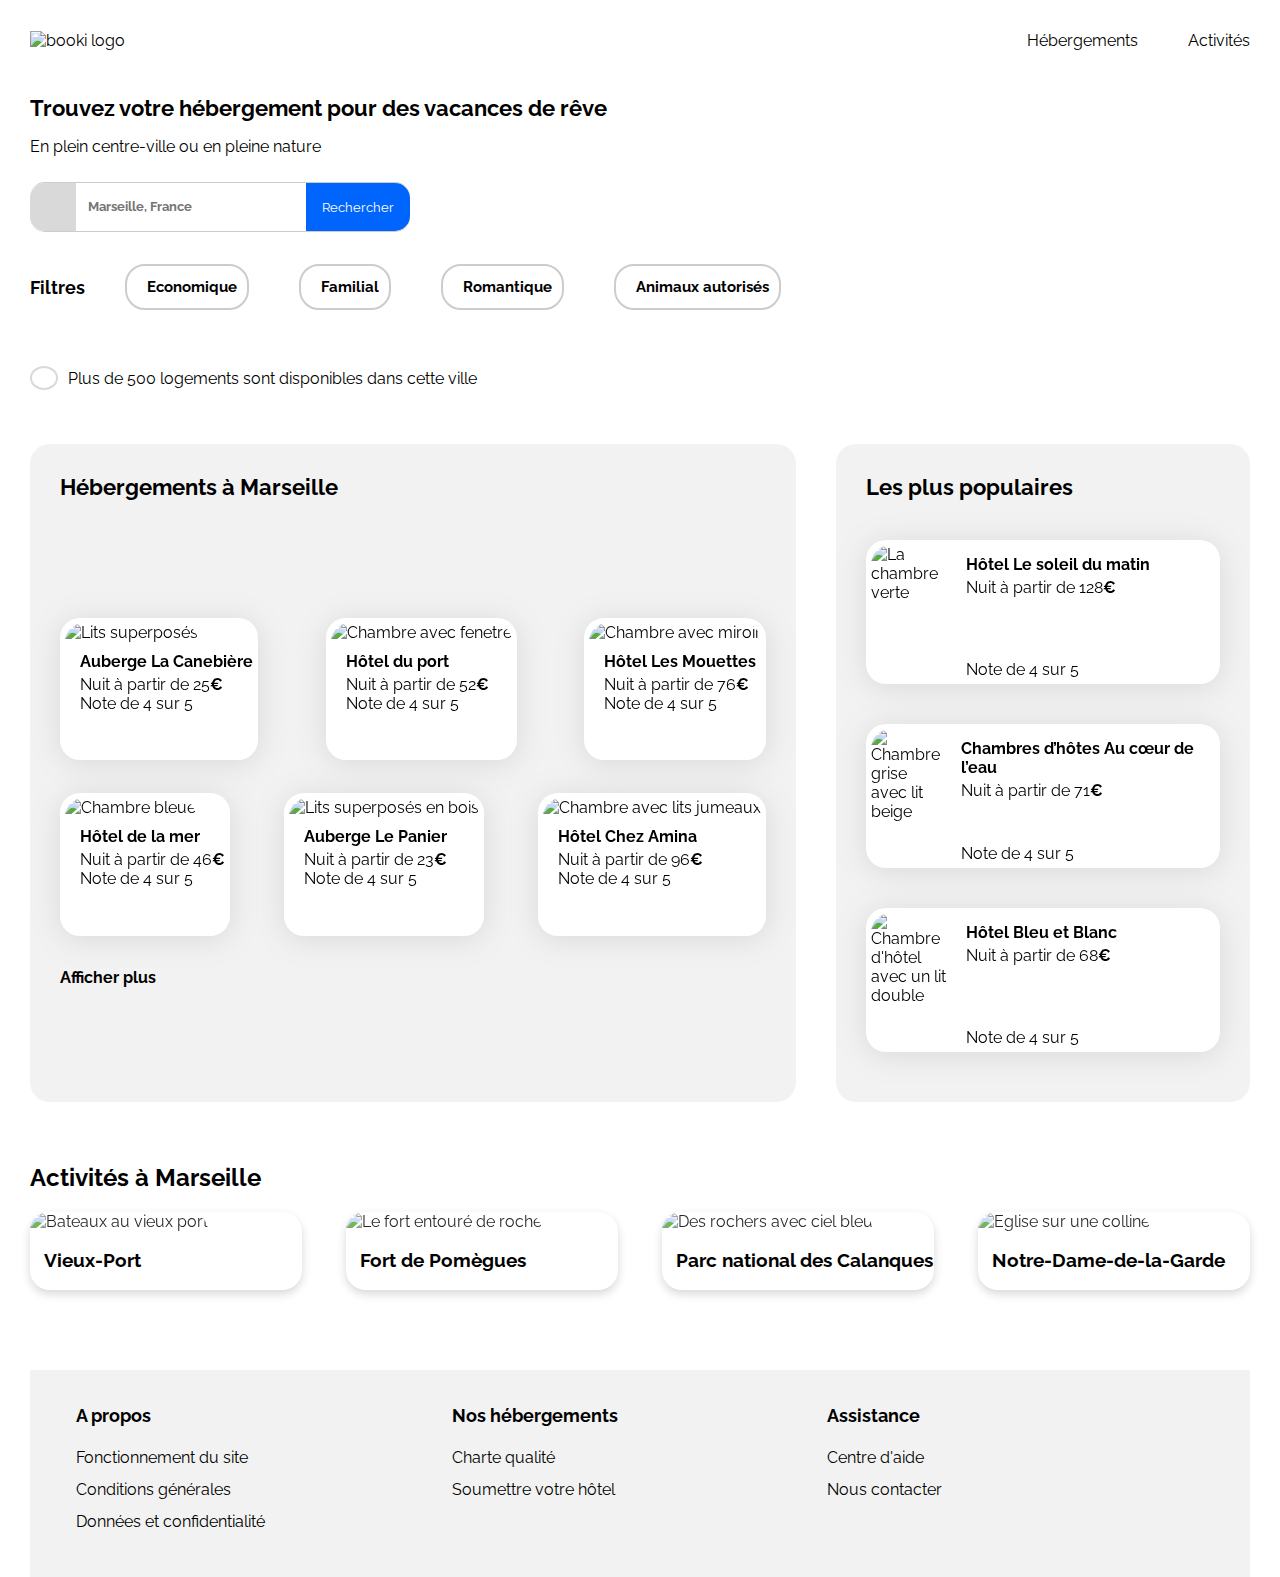
==== commit 0d4dcc0f: "Booki" ====
--- a/index.html
+++ b/index.html
@@ -16,8 +16,9 @@
 
 <body>
     <div class="main-container">
-        <header>
-    <img src="logo/Booki-1.png" title="Logo du site Booki" alt="booki logo">
+
+    <header>
+    <div class="logo-header"><img src="logo/Booki-1.png" title="Logo du site Booki" alt="booki logo"></div>
  <!-- nav pour référencement + oragnisation -->
   <nav>
     <ul>
@@ -25,10 +26,10 @@
       <li><a href="#activites">Activités</a></li>
     </ul>
   </nav>
-</header>
+    </header>
         <main>
 <!-- Partie recherche-->  
-        <section>
+        <section class="recherche-section">
   <h1>Trouvez votre hébergement pour des vacances de rêve</h1>
   <p>En plein centre-ville ou en pleine nature</p>
   
@@ -38,8 +39,11 @@
       <span class="logo"><i class="fa-solid fa-location-dot"></i></span>
     </div>  
     <input type="text" placeholder="Marseille, France">
-    <button type="submit">Rechercher</button>
-  </div>
+    <button type="submit">
+        <span class="rechercher-texte">Rechercher</span>
+        <span class="rechercher-logo"><i class="fa-solid fa-magnifying-glass"></i></span>
+    </button>
+    </div>
 </form>
   <!-- Partie filtres-->          
   <div class="filtres">
@@ -51,7 +55,8 @@
    
   </div>
       <div class="petit-i">
-          <p><i class="fa-solid fa-info"></i>Plus de 500 logements sont disponibles dans cette ville</p>
+          <i class="fa-solid fa-info"></i>
+          <p>Plus de 500 logements sont disponibles dans cette ville</p>
           </div>
           </section>
 
--- a/css/desktop.css
+++ b/css/desktop.css
@@ -20,7 +20,7 @@
 
 .main-container {
     max-width: 1440px;
-    padding: 0 50px;
+    padding: 0 30px;
     box-sizing: border-box;
     margin: 0 auto;
 }
@@ -61,14 +61,14 @@
   text-decoration: none;
   font-size: 16px;
   text-transform: none;
-  margin: 0px;
+  margin: 0;
 }
 
 nav li:hover:before { /** pour la barre bleue au survol des éléments **/
     content: "";
     position: absolute;
     height: 2px;
-    width: 95px;
+    width: 10%;
     top: 0px;
     background-color: #0065FC;
 }
@@ -83,6 +83,10 @@
 /** Barre recherche ville **/
 .logo-recherche .logo i {
    color: #000000;
+}
+
+.rechercher-logo {  /** pour masquer le logo loupe **/
+  display: none;
 }
 
 .recherche {
@@ -189,13 +193,17 @@
 .petit-i i {
   font-size: 12px;
   display: inline-block;
-  width: 20px;
+  width: 2em;
   height: 20px;
   border-radius: 50%;
   border: 2px solid #D9D9D9;
   text-align: center;
   line-height: 20px;
-  margin-right: 10px;
+}
+.petit-i {
+  display: inline-flex;
+  align-items: center;
+  gap: 10px;
 }
 
 /****** Hebergements And Populaires ***********/
@@ -307,8 +315,7 @@
 }
 
 .populaires-cards .card {
-    margin: 20px;
-    width: 80%;
+  margin: 20px 0 20px 0;
 }
 
 .populaires-cards {
@@ -417,8 +424,10 @@
 }
 
 /****** Media queries ***********/
-/* Medium devices (tablets, less/equal than 1024px) */
+/**** Medium devices (tablets, less/equal than 1024px) ****/
 @media (max-width: 1024px) {
+  
+/***** ------ Filtres ------*****/
   .filtres button {
     padding: 1%;
   }
@@ -438,6 +447,7 @@
     margin: 0 0 0 25px;
   }
 
+/***** ------ Hebergements, Popuaires et Activites ------*****/
   .hebergements-and-populaires {
       flex-direction: column;
   }
@@ -449,10 +459,6 @@
   .populaires {
       width: 100%;
       margin: 50px 0 0 0;
-  }
-
-  .section-title i {
-    margin-left: 400px;
   }
 
   .populaires-cards {
@@ -460,10 +466,6 @@
       flex-direction: row;
       justify-content: space-between;
       margin-left: -3%;
-  }
-
-  .populaires-cards img {
-      width: 70%;
   }
 
   .populaires-cards .card-title {
@@ -494,7 +496,188 @@
 
 }
 
-/* Small devices (phones, less than 768px) */
+/****** Small devices (phones, less than 768px) ******/
 @media (max-width: 767.98px) {
-  /* ... */
-}+.main-container {
+  flex-direction: column;
+  display: flex;
+  padding: 10px;
+}
+/***** ------ Header ------*****/
+header {
+  display: flex;
+  flex-direction: column;
+  align-items: center;
+  margin: 2em;
+}
+
+.logo-header {
+  display: flex;
+  align-items: center;
+  margin-bottom: 25px;
+}
+
+nav {
+  display: flex;
+  justify-content: center;
+  align-items: center;
+}
+
+nav ul {
+  display: flex;
+  justify-content: center;
+  align-items: center;
+  list-style: none;
+  margin: 0;
+  padding: 0;
+}
+
+nav li {
+  display: flex;
+  margin: 0 20%;
+  justify-content: space-evenly;
+}
+
+nav a {
+  text-decoration: none;
+  font-size: 20px;
+  margin: 10px;
+}
+
+nav li:hover:before { /** pour la barre bleue au survol des éléments **/
+  content: "";
+  position: absolute;
+  display: block;
+  height: 3px;
+  width: 50%;
+  top: 17%;
+  background-color: #0065FC;
+}
+
+nav a:hover {  /** pour la couleur bleue au survol des éléments **/
+  color: #0065FC;
+}
+
+/***** ------ Section recherche ------*****/
+.recherche-section {
+  display: flex;
+  flex-direction: column;
+  padding: 15px;
+}
+
+.recherche-section h1 {
+  font-size: 24px;
+}
+
+.recherche-section p {
+  margin: 0;
+}
+
+.recherche {
+  display: flex;
+  justify-content: space-evenly;
+  width: 100%;
+  margin: 20px 0 20px 0;
+  padding: 0px;
+}
+
+.recherche .recherche-box {
+  width: 100%;
+}
+
+.recherche-box button .rechercher-logo {
+    display: inline-block;
+  }
+
+.recherche-box button .rechercher-texte {
+    display: none;
+  }
+  
+.recherche .recherche-box button[type="submit"] .fa-solid {
+    color: #fff;
+  }
+
+  /** Filtres **/ 
+.filtres {
+    display: grid;
+    grid-template-columns: repeat(2, 1fr);
+    grid-template-rows: repeat(2, auto);
+    grid-gap: 10px;
+  }
+  
+.filtres h2 {
+    grid-column: 1 / -1;
+    margin-bottom: 5px;
+  }
+  
+.filtres button {
+    width: 100%;
+    border: 1px solid #ccc; 
+    border-radius: 20px;
+    padding: 10px; 
+    margin: 0;
+  }
+
+  .petit-i p {
+    margin-top: 20px;
+  }
+
+/***** ------ Section Hebergements, Popumaires et Activites ------*****/
+
+.hebergements-and-populaires {
+  display: flex;
+  flex-direction: column-reverse;
+}
+
+.hebergements-and-populaires section {
+  border-radius: 0%;
+  background-color: transparent;
+}
+
+.hebergements-and-populaires .populaires {
+  background-color: #F2F2F2;
+}
+
+.populaires-cards {
+  display: flex;
+  flex-direction: column;
+  flex-wrap: wrap;
+  justify-content: space-between;
+}
+.populaires-cards .card {
+  margin-top: 20px;
+  padding: 4px;
+  width: 100%;
+  display: flex; /* Ajout de la propriété "display: flex" pour activer la flexibilité */
+  margin-bottom
+}
+
+.populaires-cards img {
+  flex: 4; /* pour définir l'espace occupé par l'image */
+  height: 180px;
+  border-radius: 20px 0px 0px 20px;
+  overflow: clip;
+  object-fit: cover;
+}
+
+.card-title {
+  font-size: 1.5rem;
+}
+.populaires-cards .card a {
+width: 80%;
+}
+
+.populaires-cards .card-content {
+  flex: 3; /* Ajout de la propriété "flex: 3" pour définir l'espace occupé par le texte à 60% */
+}
+
+.populaires-cards .card-title {
+font-size: 18px;
+}
+
+.populaires-cards .card-subtitle {
+font-size: 16px;
+}
+/**  **/
+}
+
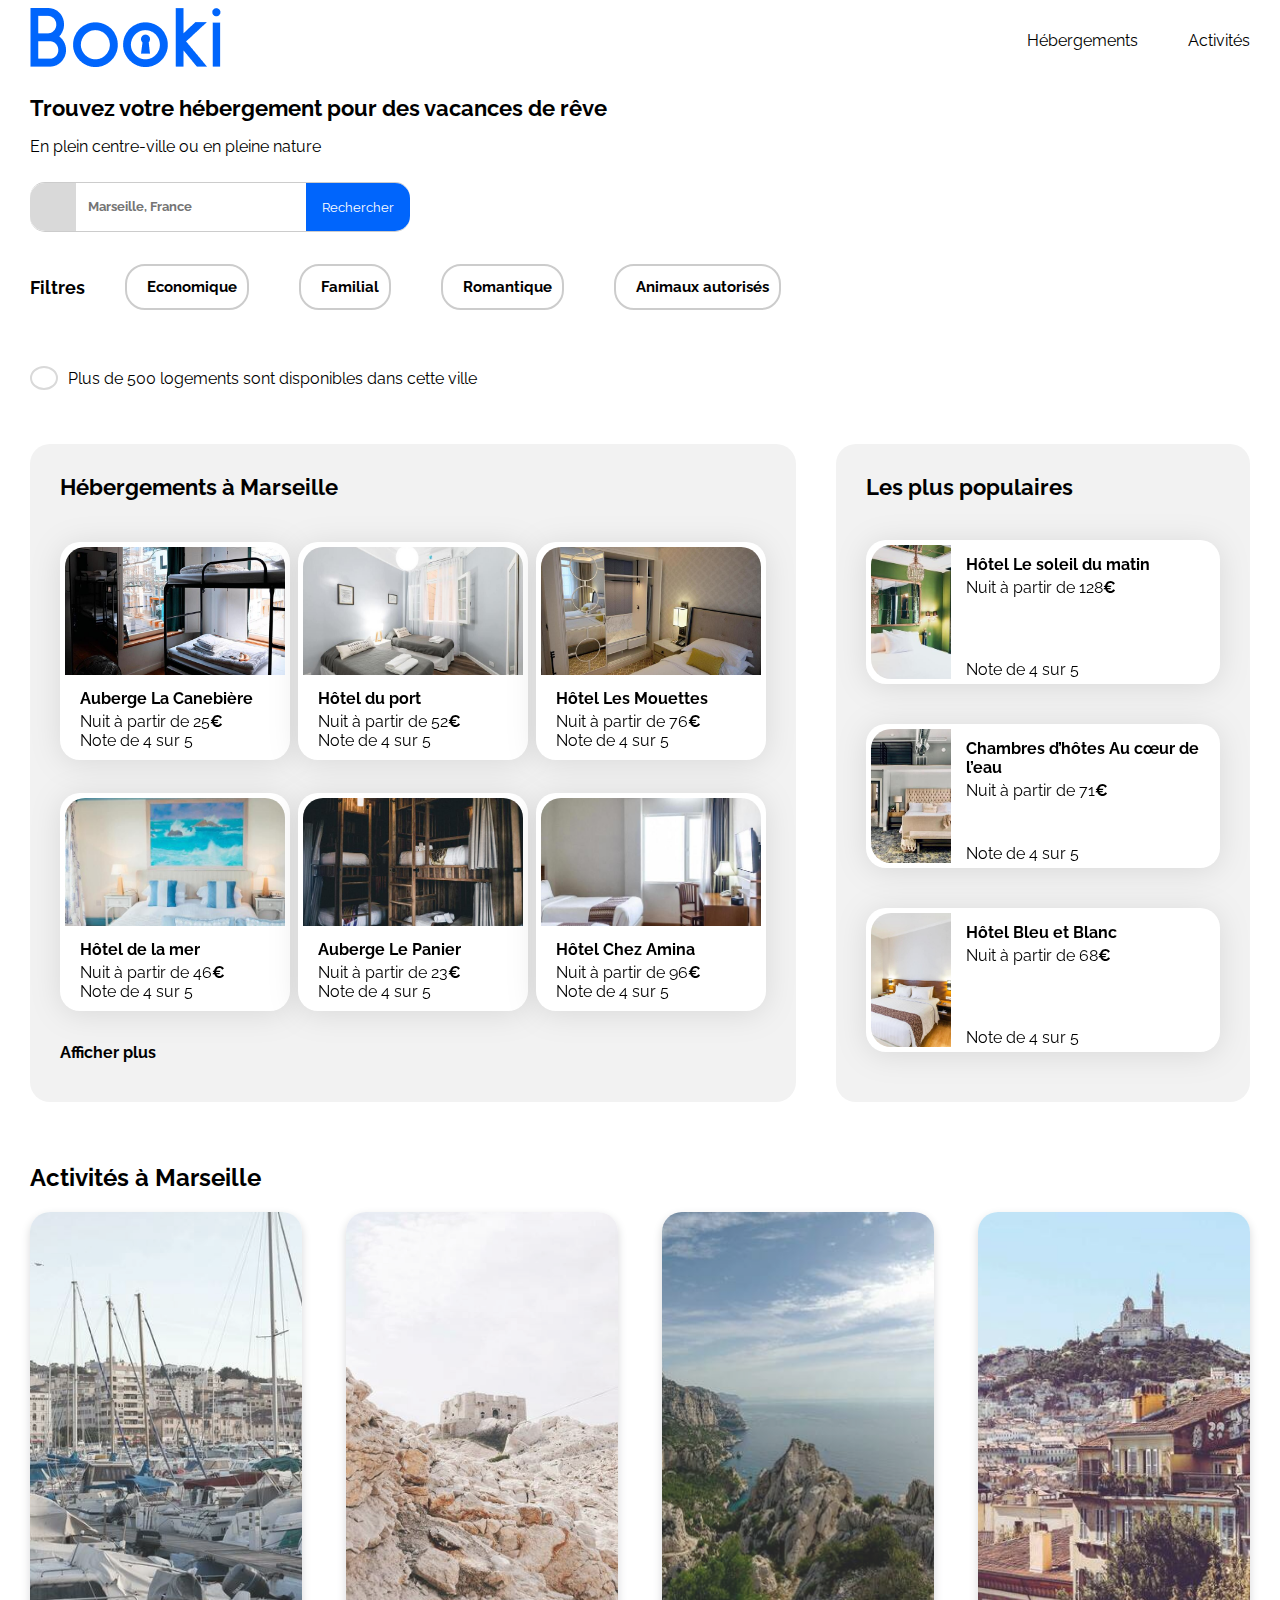
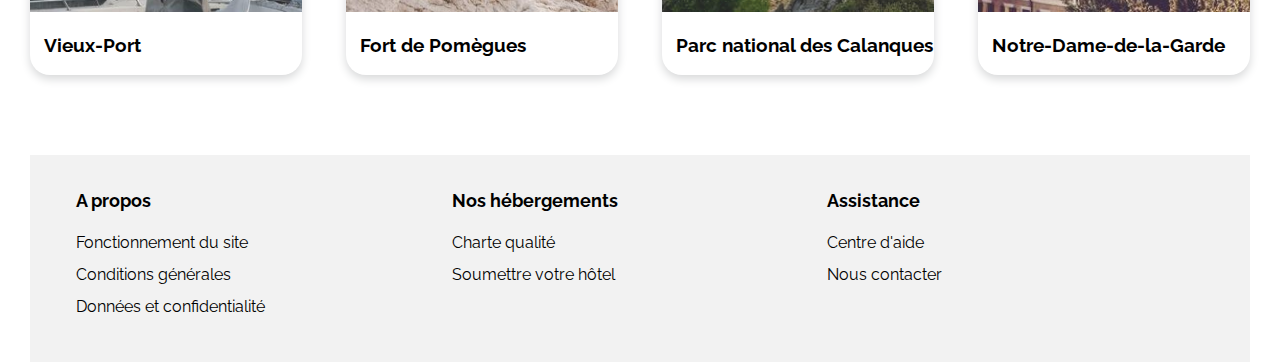
==== commit a02d24d9: "Booki" ====
--- a/index.html
+++ b/index.html
@@ -18,7 +18,8 @@
     <div class="main-container">
 
     <header>
-    <div class="logo-header"><img src="logo/Booki-1.png" title="Logo du site Booki" alt="booki logo"></div>
+    <div class="logo-header"><img src="ImagesBooki/logo/Booki.png" title="Logo du site Booki" alt="booki logo">
+    </div>
  <!-- nav pour référencement + oragnisation -->
   <nav>
     <ul>
@@ -69,7 +70,7 @@
                     
                     <article class="card">
                     <a href="#">
-                        <img src="ImagesBooki/hebergements/4_small/marcus-loke-WQJvWU_HZFo-unsplash.jpg" alt="Lits superposés">
+                        <img src="ImagesBooki/hebergements/marcus-loke.jpg" alt="Lits superposés">
                         <div class="card-content">
                         <div class="card-txt">
                             <h3 class="card-title">Auberge La Canebière</h3>
@@ -88,7 +89,7 @@
                     </article>           
                     <article class="card">
                     <a href="#">
-                        <img src="ImagesBooki/hebergements/4_small/fred-kleber-gTbaxaVLvsg-unsplash.jpg" alt="Chambre avec fenetre">
+                        <img src="ImagesBooki/hebergements/fred-kleber.jpg" alt="Chambre avec fenetre">
                         <div class="card-content">
                         <div class="card-txt">
                             <h3 class="card-title">Hôtel du port</h3>
@@ -107,7 +108,7 @@
                     </article>     
                     <article class="card">
                     <a href="#">
-                        <img src="ImagesBooki/hebergements/4_small/reisetopia-B8WIgxA_PFU-unsplash.jpg" alt="Chambre avec miroir">
+                        <img src="ImagesBooki/hebergements/reisetopia.jpg" alt="Chambre avec miroir">
                         <div class="card-content">
                         <div class="card-txt">
                         <h3 class="card-title">Hôtel Les Mouettes</h3>
@@ -126,7 +127,7 @@
                     </article>          
                     <article class="card">
                         <a href="#">
-                        <img src="ImagesBooki/hebergements/4_small/annie-spratt-Eg1qcIitAuA-unsplash.jpg" alt=" Chambre bleue">
+                        <img src="ImagesBooki/hebergements/annie-spratt.jpg" alt=" Chambre bleue">
                         <div class="card-content">
                         <div class="card-txt">
                     <h3 class="card-title">Hôtel de la mer</h3>
@@ -145,7 +146,7 @@
                     </article>
                     <article class="card">
                         <a href="#">
-                        <img src="ImagesBooki/hebergements/4_small/nicate-lee-kT-ZyaiwBe0-unsplash.jpg" alt="Lits superposés en bois">
+                        <img src="ImagesBooki/hebergements/nicate-lee.jpg" alt="Lits superposés en bois">
                         <div class="card-content">
                         <div class="card-txt">
                 <h3 class="card-title">Auberge Le Panier</h3>
@@ -164,7 +165,7 @@
                     </article>                    
                     <article class="card">
                     <a href="#">
-                        <img src="ImagesBooki/hebergements/4_small/febrian-zakaria-M6S1WvfW68A-unsplash.jpg" alt="Chambre avec lits jumeaux">
+                        <img src="ImagesBooki/hebergements/febrian-zakaria.jpg" alt="Chambre avec lits jumeaux">
                         <div class="card-content">
                         <div class="card-txt">
             <h3 class="card-title">Hôtel Chez Amina</h3>
@@ -193,7 +194,7 @@
                     <div class="populaires-cards">
                         <article class="card">
                             <a href="#">
-                            <img src="ImagesBooki/hebergements/4_small/emile-guillemot-Bj_rcSC5XfE-unsplash.jpg" alt="La chambre verte">
+                            <img src="ImagesBooki/hebergements/emile-guillemot.jpg" alt="La chambre verte">
                             <div class="card-content">
                                 <div class="card-txt">
                                     <h3 class="card-title">Hôtel Le soleil du matin</h3>
@@ -212,7 +213,7 @@
                         </article>
                         <article class="card">
                             <a href="#">
-                            <img src="ImagesBooki/hebergements/4_small/aw-creative-VGs8z60yT2c-unsplash.jpg" alt="Chambre grise avec lit beige">
+                            <img src="ImagesBooki/hebergements/aw-creative.jpg" alt="Chambre grise avec lit beige">
                             <div class="card-content">
                                 <div class="card-txt">
                                     <h3 class="card-title">Chambres d’hôtes Au cœur de l’eau</h3>
@@ -231,7 +232,7 @@
                         </article>
                         <article class="card">
                             <a href="#">
-                            <img src="ImagesBooki/hebergements/4_small/febrian-zakaria-sjvU0THccQA-unsplash.jpg" alt="Chambre d'hôtel avec un lit double">
+                            <img src="ImagesBooki/hebergements/febrian-zakaria2.jpg" alt="Chambre d'hôtel avec un lit double">
                             <div class="card-content">
                                 <div class="card-txt">
                                     <h3 class="card-title">Hôtel Bleu et Blanc</h3>
@@ -257,7 +258,7 @@
                 <div class="activites-card">
                     <div class="activites-card-content">
                     <a href="#">
-                        <img class="activite_image" src="ImagesBooki/activites/4_small/reno-laithienne-QUgJhdY5Fyk-unsplash.jpg" alt="Bateaux au vieux port" title="Le Vieux Port de Marseille">
+                        <img class="activite_image" src="ImagesBooki/activites/reno-laithienne.jpg" alt="Bateaux au vieux port" title="Le Vieux Port de Marseille">
                         <div class="card-activites-tittle">
                         <h3>Vieux-Port</h3> 
                         </div>
@@ -266,7 +267,7 @@
 
                     <div class="activites-card-content">
                         <a href="#">
-                        <img class="activite_image" src="ImagesBooki/activites/4_small/paul-hermann-QFTrLdQIRhI-unsplash.jpg" alt="Le fort entouré de roche" title="Fort de Pomègue">
+                        <img class="activite_image" src="ImagesBooki/activites/paul-hermann.jpg" alt="Le fort entouré de roche" title="Fort de Pomègue">
                         <div class="card-activites-tittle">
                         <h3>Fort de Pomègues</h3> 
                         </div>
@@ -275,7 +276,7 @@
 
                     <div class="activites-card-content">
                         <a href="#"> 
-                        <img class="activite_image" src="ImagesBooki/activites/4_small/kilyan-sockalingum-NR8-cBCN3aI-unsplash.jpg" alt="Des rochers avec ciel bleu" title="Parc national des Calanques">
+                        <img class="activite_image" src="ImagesBooki/activites/kilyan-sockalingum.jpg" alt="Des rochers avec ciel bleu" title="Parc national des Calanques">
                         <div class="card-activites-tittle">
                             <h3>Parc national des Calanques</h3> 
                         </div>
@@ -284,7 +285,7 @@
 
                     <div class="activites-card-content">
                     <a href="#">
-                        <img class="activite_image" src="ImagesBooki/activites/4_small/florian-wehde-xW9e8gdotxI-unsplash.jpg" alt="Eglise sur une colline" title="Notre-Dame-de-la-Garde">
+                        <img class="activite_image" src="ImagesBooki/activites/florian-wehde.jpg" alt="Eglise sur une colline" title="Notre-Dame-de-la-Garde">
                         <div class="card-activites-tittle">
                         <h3>Notre-Dame-de-la-Garde</h3> 
                         </div>
--- a/css/desktop.css
+++ b/css/desktop.css
@@ -496,8 +496,12 @@
 
 }
 
-/****** Small devices (phones, less than 768px) ******/
+/****** -----------Small devices (phones, less than 768px)----------- ******/
 @media (max-width: 767.98px) {
+.logo-header img {
+  width: 50%;
+  padding: 6px;
+}
 .main-container {
   flex-direction: column;
   display: flex;
@@ -511,9 +515,10 @@
   margin: 2em;
 }
 
-.logo-header {
-  display: flex;
-  align-items: center;
+.logo-header {     
+  display: flex;
+  align-items: center;
+  justify-content: center;
   margin-bottom: 25px;
 }
 
@@ -534,7 +539,7 @@
 
 nav li {
   display: flex;
-  margin: 0 20%;
+  margin: 0 30%;
   justify-content: space-evenly;
 }
 
@@ -614,7 +619,7 @@
     width: 100%;
     border: 1px solid #ccc; 
     border-radius: 20px;
-    padding: 10px; 
+    padding: 12px; 
     margin: 0;
   }
 
@@ -638,6 +643,10 @@
   background-color: #F2F2F2;
 }
 
+.hebergements-and-populaires .card-title {
+  font-size: 18px;
+  }
+
 .populaires-cards {
   display: flex;
   flex-direction: column;
@@ -649,20 +658,16 @@
   padding: 4px;
   width: 100%;
   display: flex; /* Ajout de la propriété "display: flex" pour activer la flexibilité */
-  margin-bottom
 }
 
 .populaires-cards img {
-  flex: 4; /* pour définir l'espace occupé par l'image */
+  flex: 3; /* pour définir l'espace occupé par l'image */
   height: 180px;
   border-radius: 20px 0px 0px 20px;
   overflow: clip;
   object-fit: cover;
 }
 
-.card-title {
-  font-size: 1.5rem;
-}
 .populaires-cards .card a {
 width: 80%;
 }
@@ -671,13 +676,58 @@
   flex: 3; /* Ajout de la propriété "flex: 3" pour définir l'espace occupé par le texte à 60% */
 }
 
-.populaires-cards .card-title {
-font-size: 18px;
-}
-
 .populaires-cards .card-subtitle {
 font-size: 16px;
 }
-/**  **/
-}
-
+
+/** Hebergements  **/
+
+.hebergements-cards img {
+  width: 100%;
+  height: 55%;
+  object-fit: cover;
+}
+
+.hebergements-cards .card {
+  margin-top: 30px;
+  width: 100%;
+  height: 180px;
+}
+
+#afficher_plus {
+  display: none;
+}
+
+#activites h2 {
+  margin: 60px 220px 0 20px;
+}
+
+.activites-card {
+  display: flex;
+  flex-flow: row wrap;
+  justify-content: space-between;
+}
+
+.activites-card-content {
+  width: 100%;
+}
+
+/***** ------ Footer ------*****/
+
+footer {
+  display: flex;
+  flex-direction: column;
+  padding: 30px 0 0 30px;
+}
+
+.footer_colonne {
+  display: inline;
+}
+
+.liens_footer a {
+  display: block;
+  width: 200%;
+}
+
+}
+
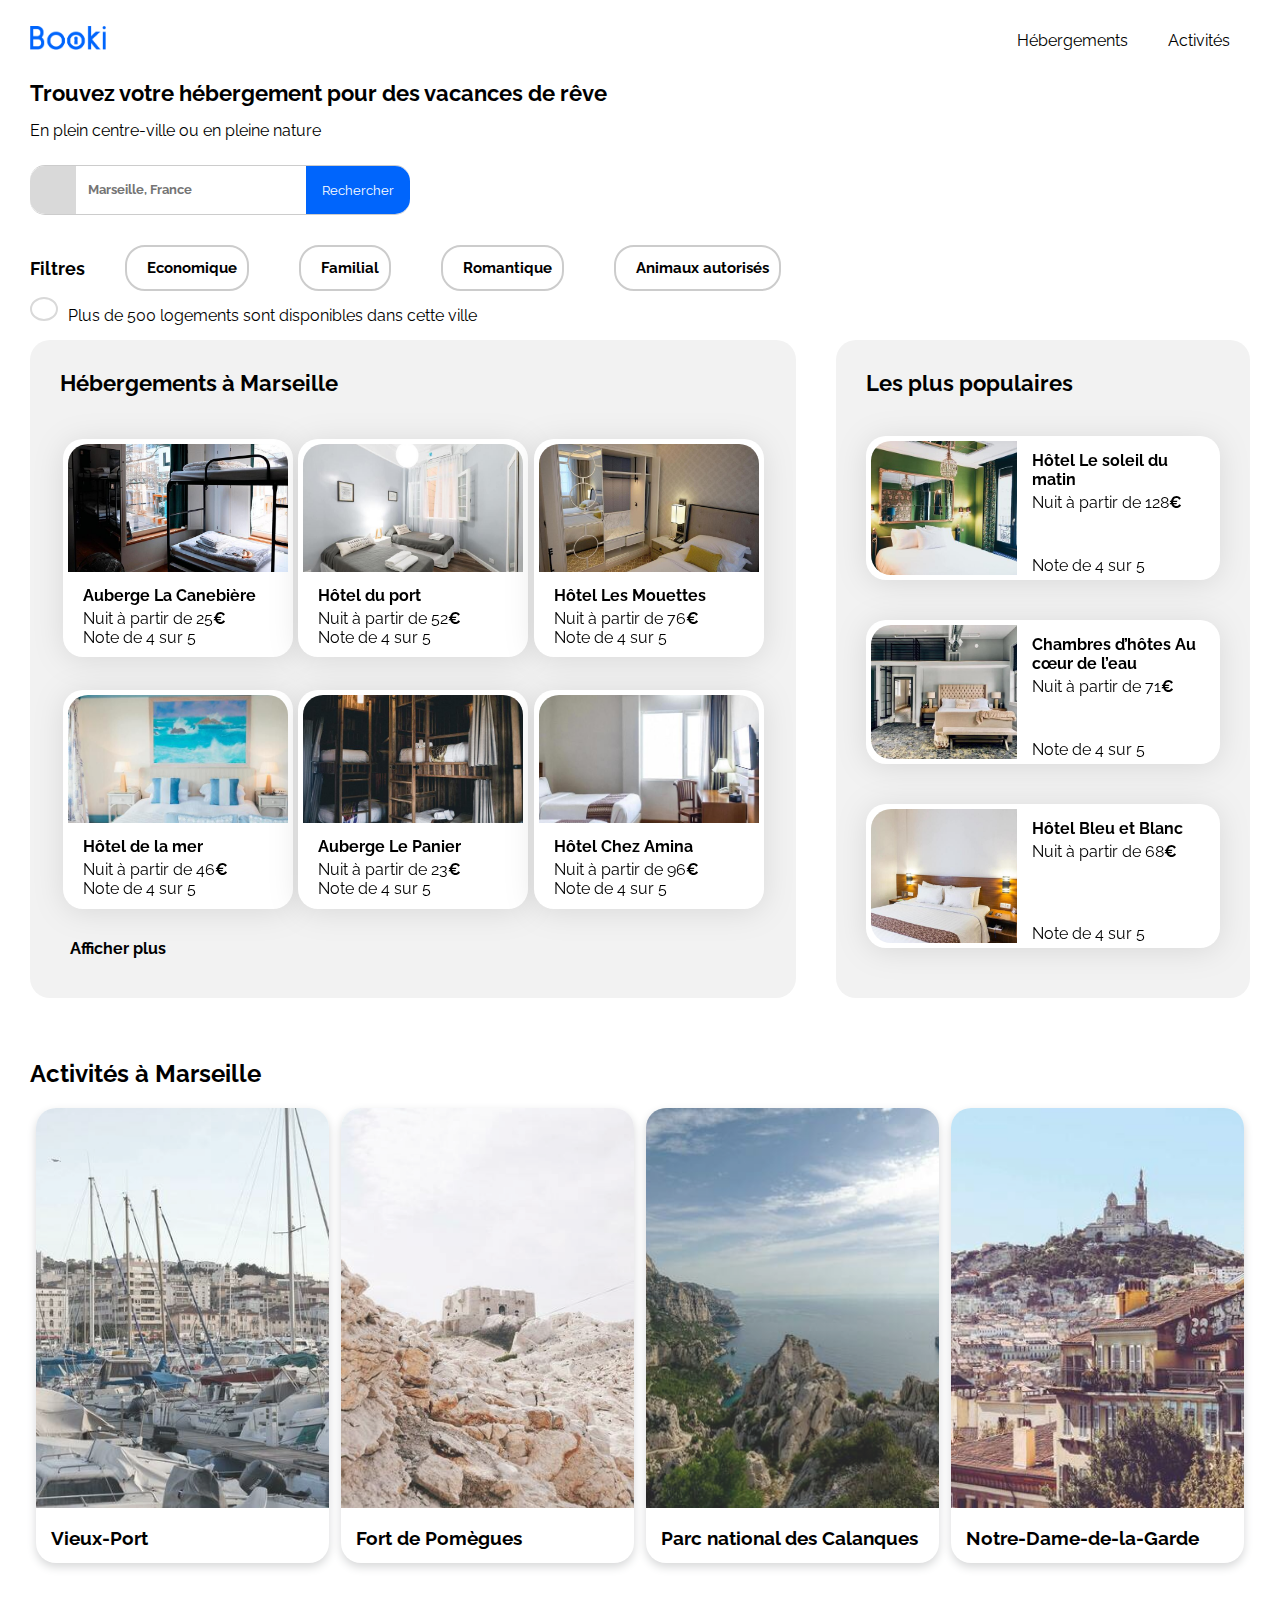
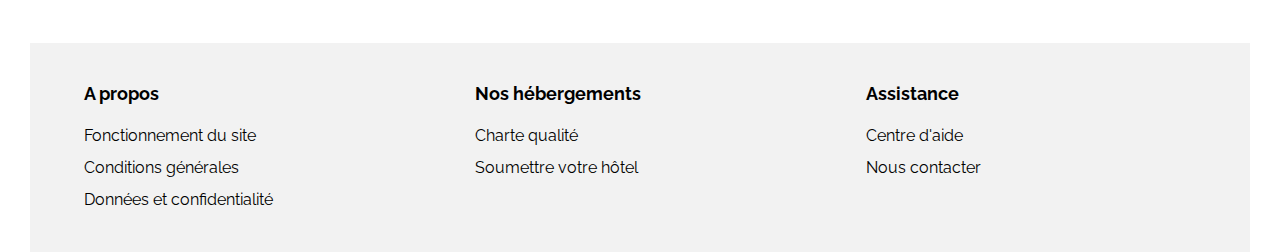
==== commit 926f2f85: "Booki" ====
--- a/index.html
+++ b/index.html
@@ -53,7 +53,6 @@
     <button> <i class="fa-solid fa-person"></i><i class="logo-filtres"></i> <strong>Familial</strong></button>
     <button> <i class="fa-solid fa-heart"></i><i class="logo-filtres"></i> <strong>Romantique</strong></button>
     <button> <i class="fa-solid fa-dog"></i><i class="logo-filtres"></i> <strong>Animaux autorisés </strong></button>
-   
   </div>
       <div class="petit-i">
           <i class="fa-solid fa-info"></i>
--- a/css/desktop.css
+++ b/css/desktop.css
@@ -1,6 +1,7 @@
 * {
     font-family: 'Raleway', sans-serif;
     max-width: 1400px;
+    margin: 0 auto;
 }
 
 :root {
@@ -22,7 +23,7 @@
     max-width: 1440px;
     padding: 0 30px;
     box-sizing: border-box;
-    margin: 0 auto;
+ 
 }
 
 .section-title {
@@ -45,19 +46,31 @@
   height: 80px;
 }
 
+.logo-header {
+  margin: 0;
+}
+
+.logo-header img {
+  width: 40%;
+}
+nav {
+  margin: 0;
+  display: flex;
+  justify-content: flex-end;
+}
+
 nav ul {
   display: flex;
   list-style: none;
-  margin: 0;
   padding: 0;
 }
 
 nav li {
-  margin-left: 50px;
+  position: relative;
+  margin: 0 20px;
 }
 
 nav a {
-  color : black;
   text-decoration: none;
   font-size: 16px;
   text-transform: none;
@@ -65,13 +78,18 @@
 }
 
 nav li:hover:before { /** pour la barre bleue au survol des éléments **/
-    content: "";
-    position: absolute;
-    height: 2px;
-    width: 10%;
-    top: 0px;
-    background-color: #0065FC;
-}
+  content: "";
+  position: absolute;
+  height: 2px;
+  width: 100%;
+  top: -30px;
+  background-color: #0065FC;
+}
+
+nav ul li a:hover {
+  color: #0065FC;
+}
+
 /** Trouver votre hébergement**/ 
 h1 {
 font-style: normal;
@@ -87,6 +105,10 @@
 
 .rechercher-logo {  /** pour masquer le logo loupe **/
   display: none;
+}
+
+.recherche-section p { 
+  margin: 15px 0 15px;
 }
 
 .recherche {
@@ -151,6 +173,7 @@
 
 .filtres h2 {
   font-size: 18px;
+  margin: 0;
 }
 
 .boutons-filtres {
@@ -167,8 +190,10 @@
 }
 
 .petit-i {
-  margin-top: 40px;
-  margin-bottom: 40px;
+  display: inline-flex;
+  align-items: center;
+  gap: 10px;
+  margin: auto;
 }
 
 .filtres button { /** taille + espace entre les boutons + couleur arrière **/
@@ -181,7 +206,7 @@
   margin-right: 10px; 
   margin-left: 40px;
   background-color: white;
-
+  white-space: nowrap; /** pour éviter le retour à la ligne**/
 }
 
 .filtres button:hover {
@@ -202,7 +227,7 @@
 }
 .petit-i {
   display: inline-flex;
-  align-items: center;
+  align-items: baseline;
   gap: 10px;
 }
 
@@ -299,8 +324,9 @@
 
 #afficher_plus {
   font-weight: bold;
-  margin-top: 2em;
-}
+  margin: 30px 0 0 10px;
+}
+
 /****** Populaires ***********/
 
 .populaires {
@@ -314,6 +340,10 @@
   align-items: center;
 }
 
+.section-title i {
+  margin-left: 40%;
+}
+
 .populaires-cards .card {
   margin: 20px 0 20px 0;
 }
@@ -326,7 +356,8 @@
 }
 
 .populaires-cards img {
-    width: 5em;
+    flex: 4;
+    width: 40%;
     height: 134px;
     border-radius: 20px 0px 0px 20px;
     overflow: clip;
@@ -334,6 +365,7 @@
 }
 
 .populaires-cards .card-content {
+    flex: 5;
     padding-left: 15px;
     display: flex;
     flex-direction: column;
@@ -349,10 +381,17 @@
 .populaires-cards .card-subtitle {
     margin: 0;
 }
+.card-content .card-txt {
+  margin: 0;
+}
+
+.card-content .card-rating {
+margin: 0;
+}
 
 .populaires-cards .card a {
   display: flex;
-
+  margin: 0;
 }
 
 /**** Partie Activités ***/
@@ -360,6 +399,9 @@
   margin-top: 5%;
 } 
 
+#activites h2 {
+  margin-bottom: 20px;
+}
 .activites-card {
   display: flex;
   flex-wrap: wrap;
@@ -376,7 +418,7 @@
 }
 
 .activites-card-content {
-  width: 17em;
+  width: 24%;
   margin-bottom: 20px;
   box-shadow: 0px 4px 10px 0px #d7d8d9;
   border-radius: 20px 20px 20px 20px
@@ -388,7 +430,7 @@
 }
 
 .card-activites-tittle {
-  padding-left: 5%;
+  padding: 5%;
   width: 100%;
   height: auto;
 }
@@ -399,7 +441,7 @@
   background-color: #F2F2F2;
   display: flex;
   padding-left:46px;
-  padding-top: 20px;
+  padding-top: 40px;
   margin-top: 60px;
 }
 
@@ -432,10 +474,6 @@
     padding: 1%;
   }
 
-  .petit-i {
-    margin: 0px;
-  }
-  
   .filtres {
     margin: 0px;
   }
@@ -475,13 +513,18 @@
   .populaires-cards .card-subtitle {
       font-size: 13px;
   }
+  .populaires-cards .card {
+    flex: 1 1 200px;
+    display: flex;
+    margin: 5px;
+}
 
   .activites-card {
     flex-wrap: nowrap;
   }
 
   .activites-card-content {
-    margin: 20px;
+    margin: 12px;
     }
     
   .activites-card-content img {
@@ -522,6 +565,10 @@
   margin-bottom: 25px;
 }
 
+.logo-header img {
+  width: 40%;
+}
+
 nav {
   display: flex;
   justify-content: center;
@@ -539,7 +586,7 @@
 
 nav li {
   display: flex;
-  margin: 0 30%;
+  margin: 0 20%;
   justify-content: space-evenly;
 }
 
@@ -549,16 +596,19 @@
   margin: 10px;
 }
 
-nav li:hover:before { /** pour la barre bleue au survol des éléments **/
+nav ul li a:hover:before { /** pour la barre bleue au survol des éléments **/
   content: "";
   position: absolute;
   display: block;
-  height: 3px;
-  width: 50%;
-  top: 17%;
+  height: 4px;
+  width: 140%;
+  top: 50px;
   background-color: #0065FC;
 }
 
+nav li:hover:before {
+  display: none;
+}
 nav a:hover {  /** pour la couleur bleue au survol des éléments **/
   color: #0065FC;
 }
@@ -582,7 +632,7 @@
   display: flex;
   justify-content: space-evenly;
   width: 100%;
-  margin: 20px 0 20px 0;
+  margin: 35px 0 20px 0;
   padding: 0px;
 }
 
@@ -616,15 +666,26 @@
   }
   
 .filtres button {
-    width: 100%;
     border: 1px solid #ccc; 
     border-radius: 20px;
-    padding: 12px; 
+    padding: 7%; 
     margin: 0;
   }
-
-  .petit-i p {
-    margin-top: 20px;
+.logo-filtres {   
+  margin: 0;
+}
+
+.filtres i {
+  margin: 0;
+}
+
+strong {
+  margin: 0;
+}
+
+.petit-i p {
+  padding: 20px;
+  margin-top: 20px;
   }
 
 /***** ------ Section Hebergements, Popumaires et Activites ------*****/
@@ -641,11 +702,16 @@
 
 .hebergements-and-populaires .populaires {
   background-color: #F2F2F2;
+  margin: 0;
 }
 
 .hebergements-and-populaires .card-title {
   font-size: 18px;
   }
+
+#populaires-title {
+  white-space: nowrap;
+}
 
 .populaires-cards {
   display: flex;
@@ -654,7 +720,7 @@
   justify-content: space-between;
 }
 .populaires-cards .card {
-  margin-top: 20px;
+  margin: 5px;
   padding: 4px;
   width: 100%;
   display: flex; /* Ajout de la propriété "display: flex" pour activer la flexibilité */
@@ -662,7 +728,7 @@
 
 .populaires-cards img {
   flex: 3; /* pour définir l'espace occupé par l'image */
-  height: 180px;
+  height: 200px;
   border-radius: 20px 0px 0px 20px;
   overflow: clip;
   object-fit: cover;
@@ -673,7 +739,7 @@
 }
 
 .populaires-cards .card-content {
-  flex: 3; /* Ajout de la propriété "flex: 3" pour définir l'espace occupé par le texte à 60% */
+  flex: 4; /* Ajout de la propriété "flex: 3" pour définir l'espace occupé par le texte à 60% */
 }
 
 .populaires-cards .card-subtitle {
@@ -684,7 +750,7 @@
 
 .hebergements-cards img {
   width: 100%;
-  height: 55%;
+  height: 58%;
   object-fit: cover;
 }
 
@@ -698,6 +764,10 @@
   display: none;
 }
 
+#activites {
+  margin: 5% 0 10% 0;
+}
+
 #activites h2 {
   margin: 60px 220px 0 20px;
 }
@@ -708,6 +778,10 @@
   justify-content: space-between;
 }
 
+.card-activites-tittle {
+  padding: 2%;
+}
+
 .activites-card-content {
   width: 100%;
 }
@@ -717,11 +791,16 @@
 footer {
   display: flex;
   flex-direction: column;
-  padding: 30px 0 0 30px;
+  margin: 0;
 }
 
 .footer_colonne {
   display: inline;
+  margin: 0;
+}
+
+.footer_colonne h2 {
+  white-space: nowrap; /** pour éviter le retour à la ligne **/
 }
 
 .liens_footer a {
